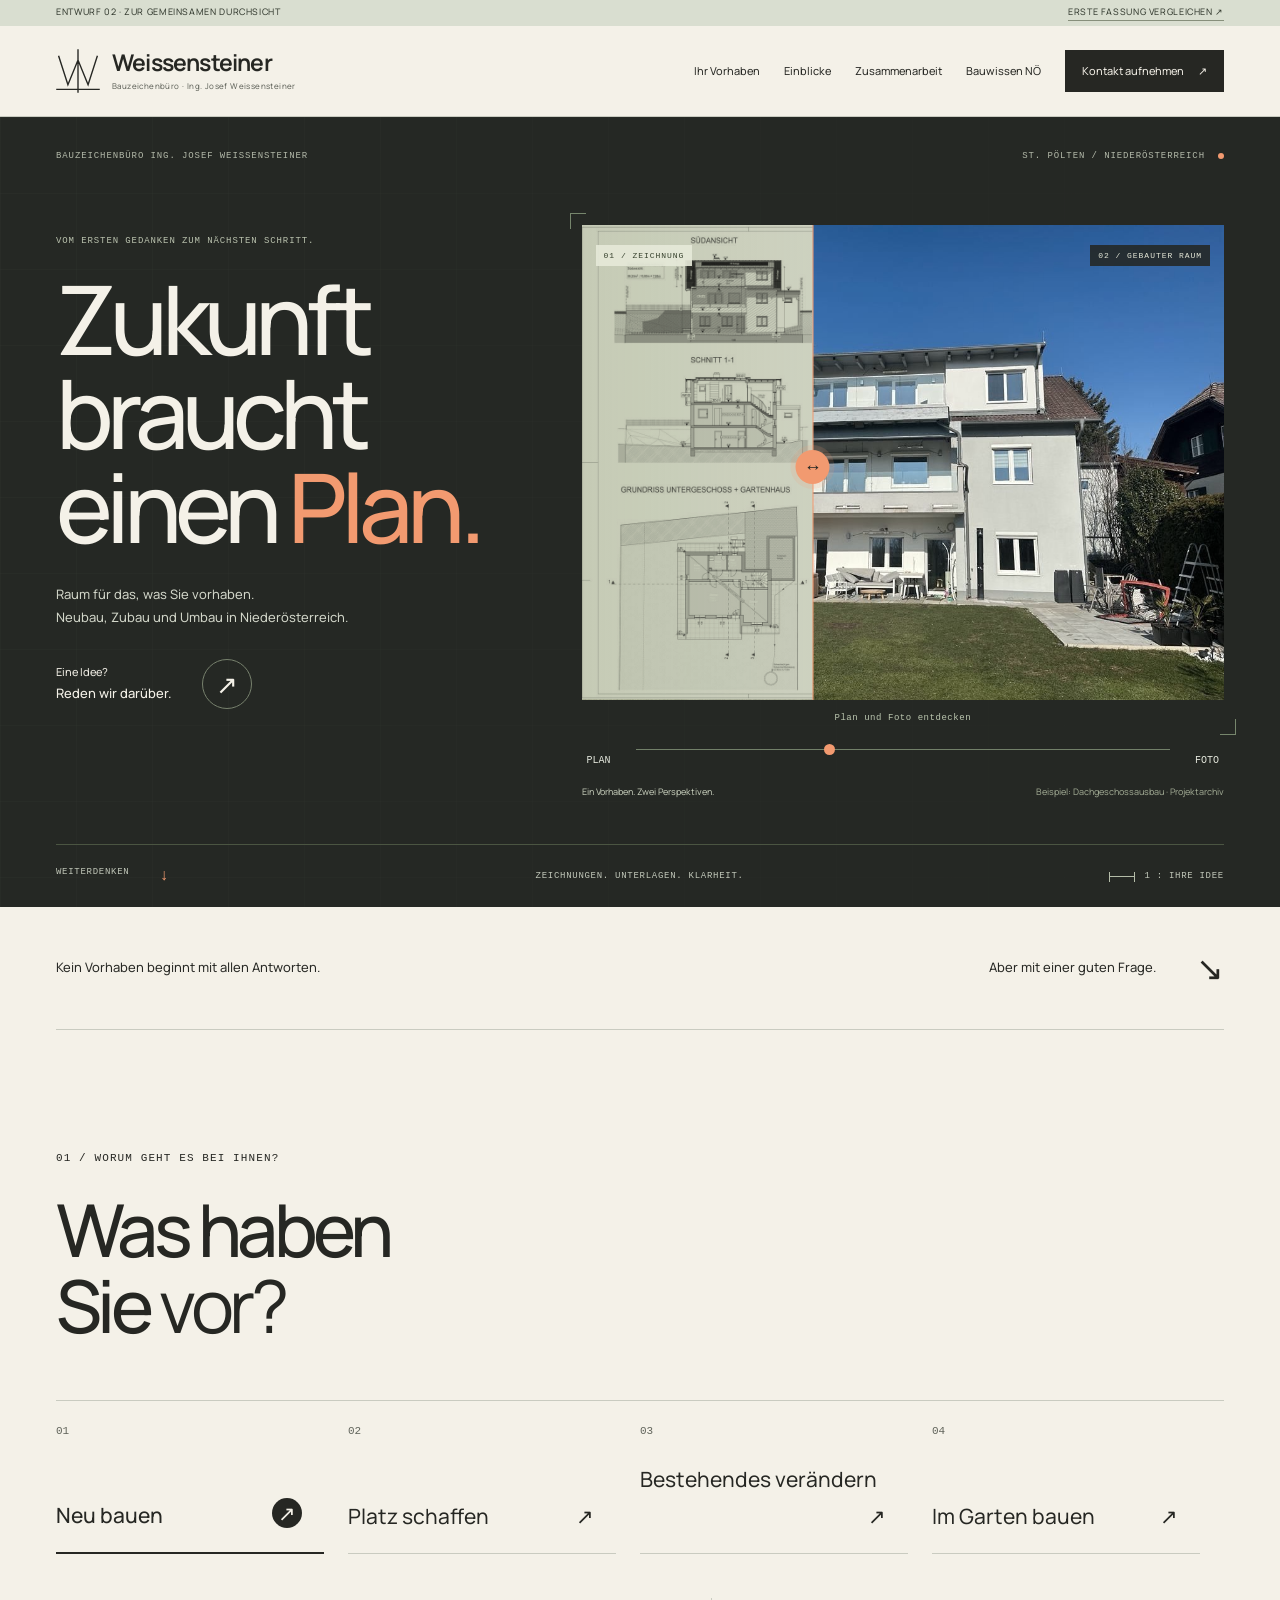
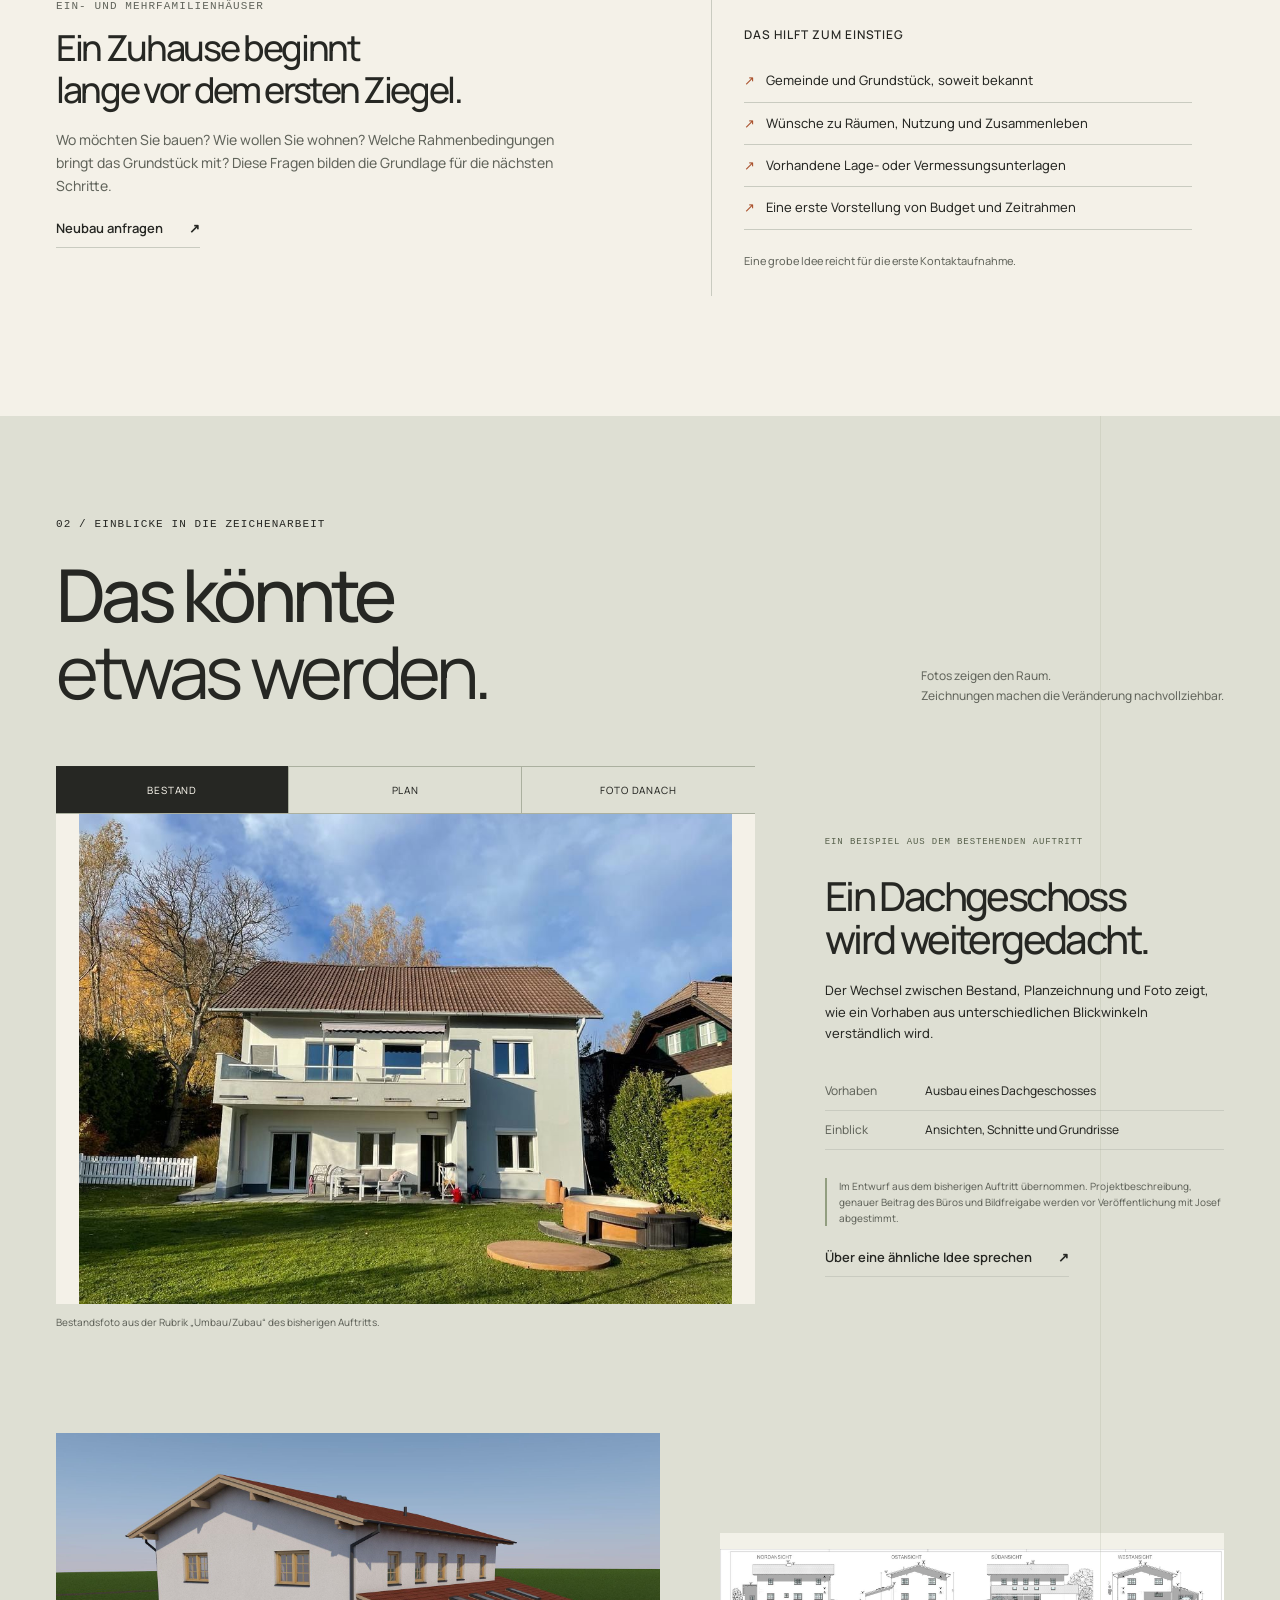
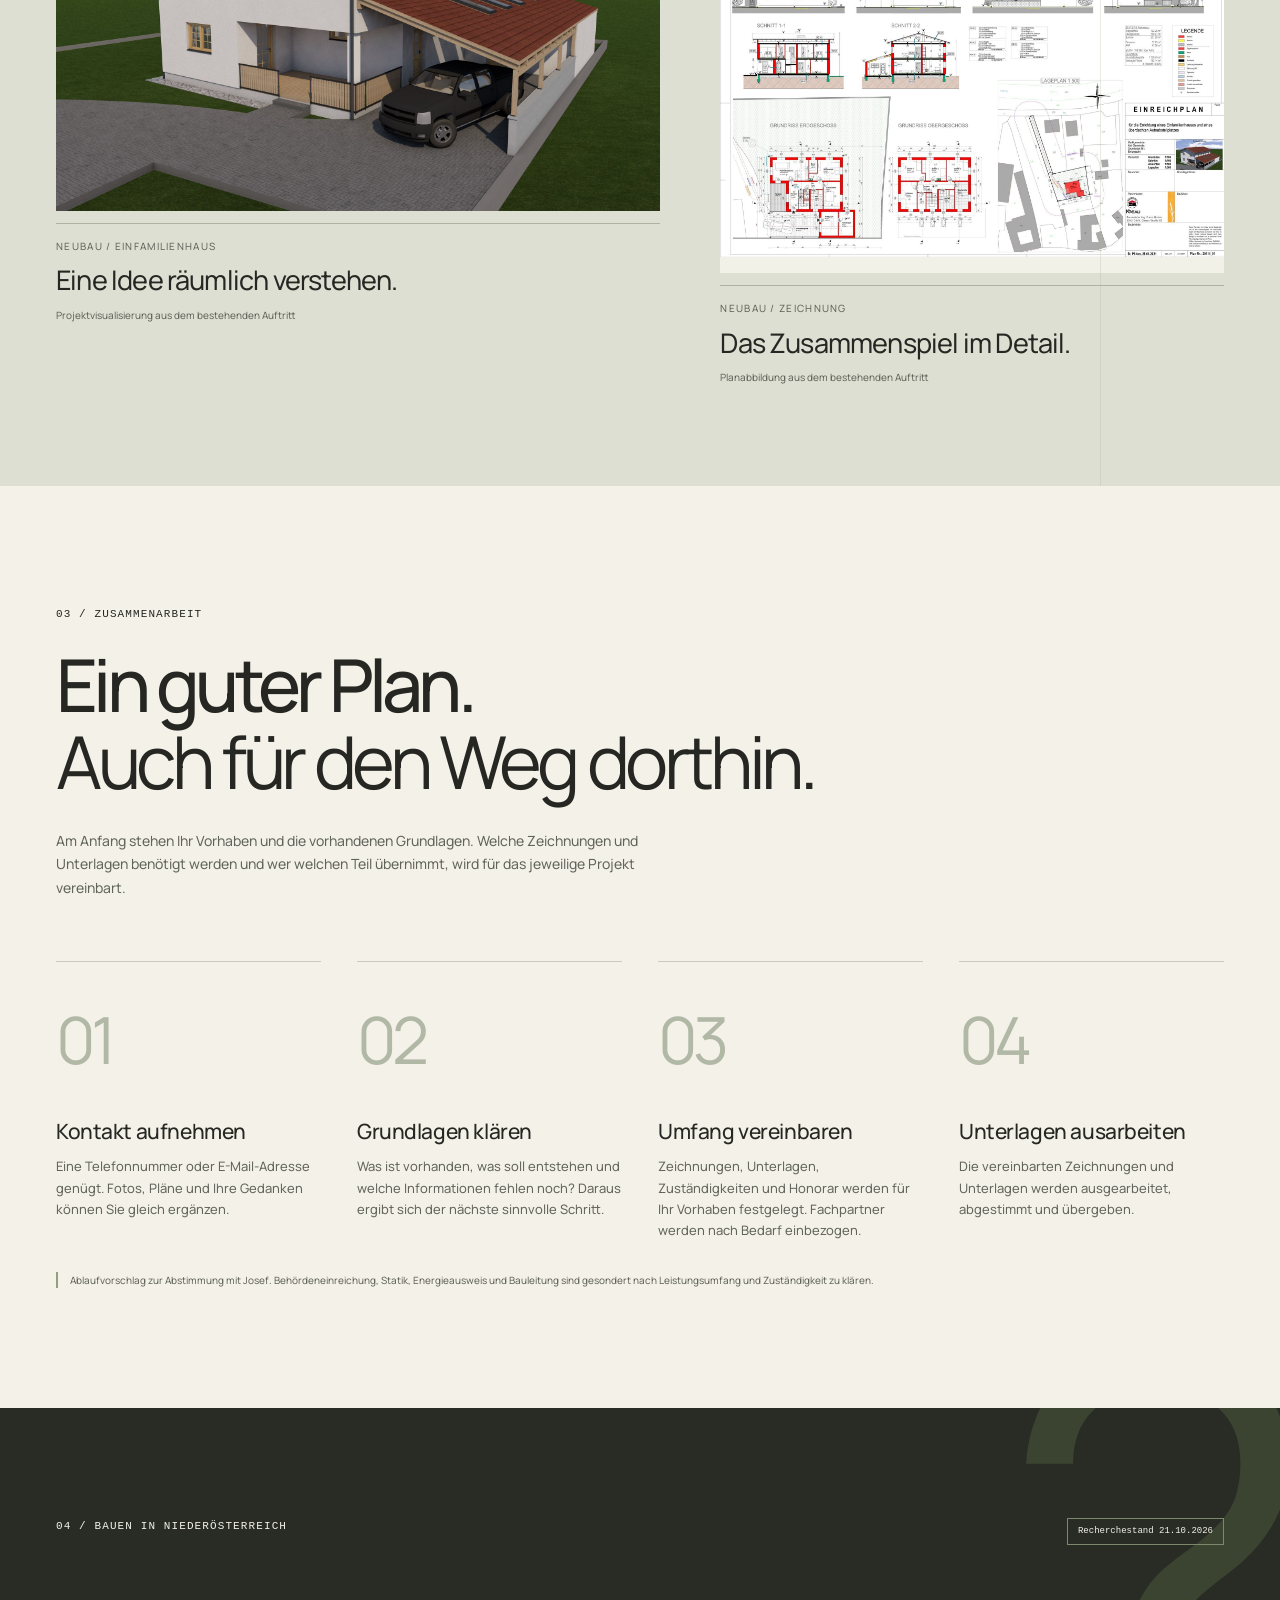
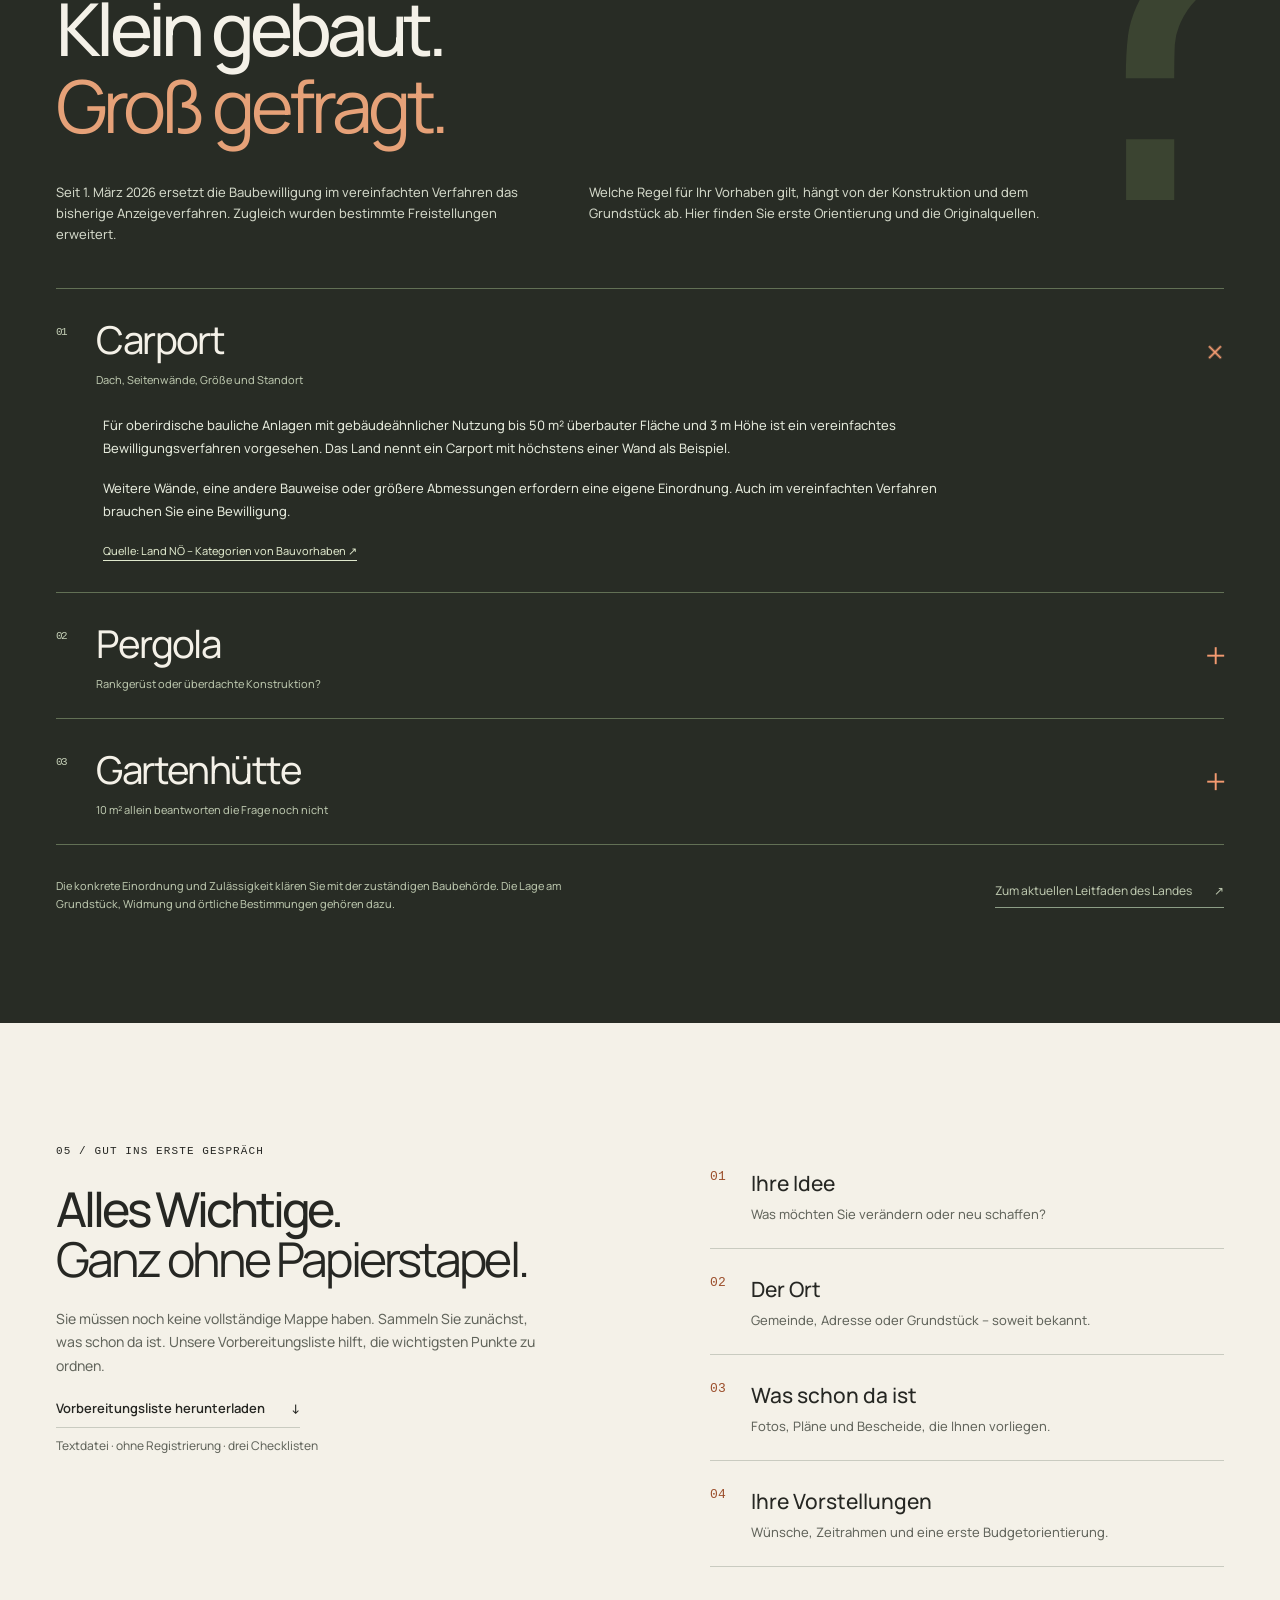
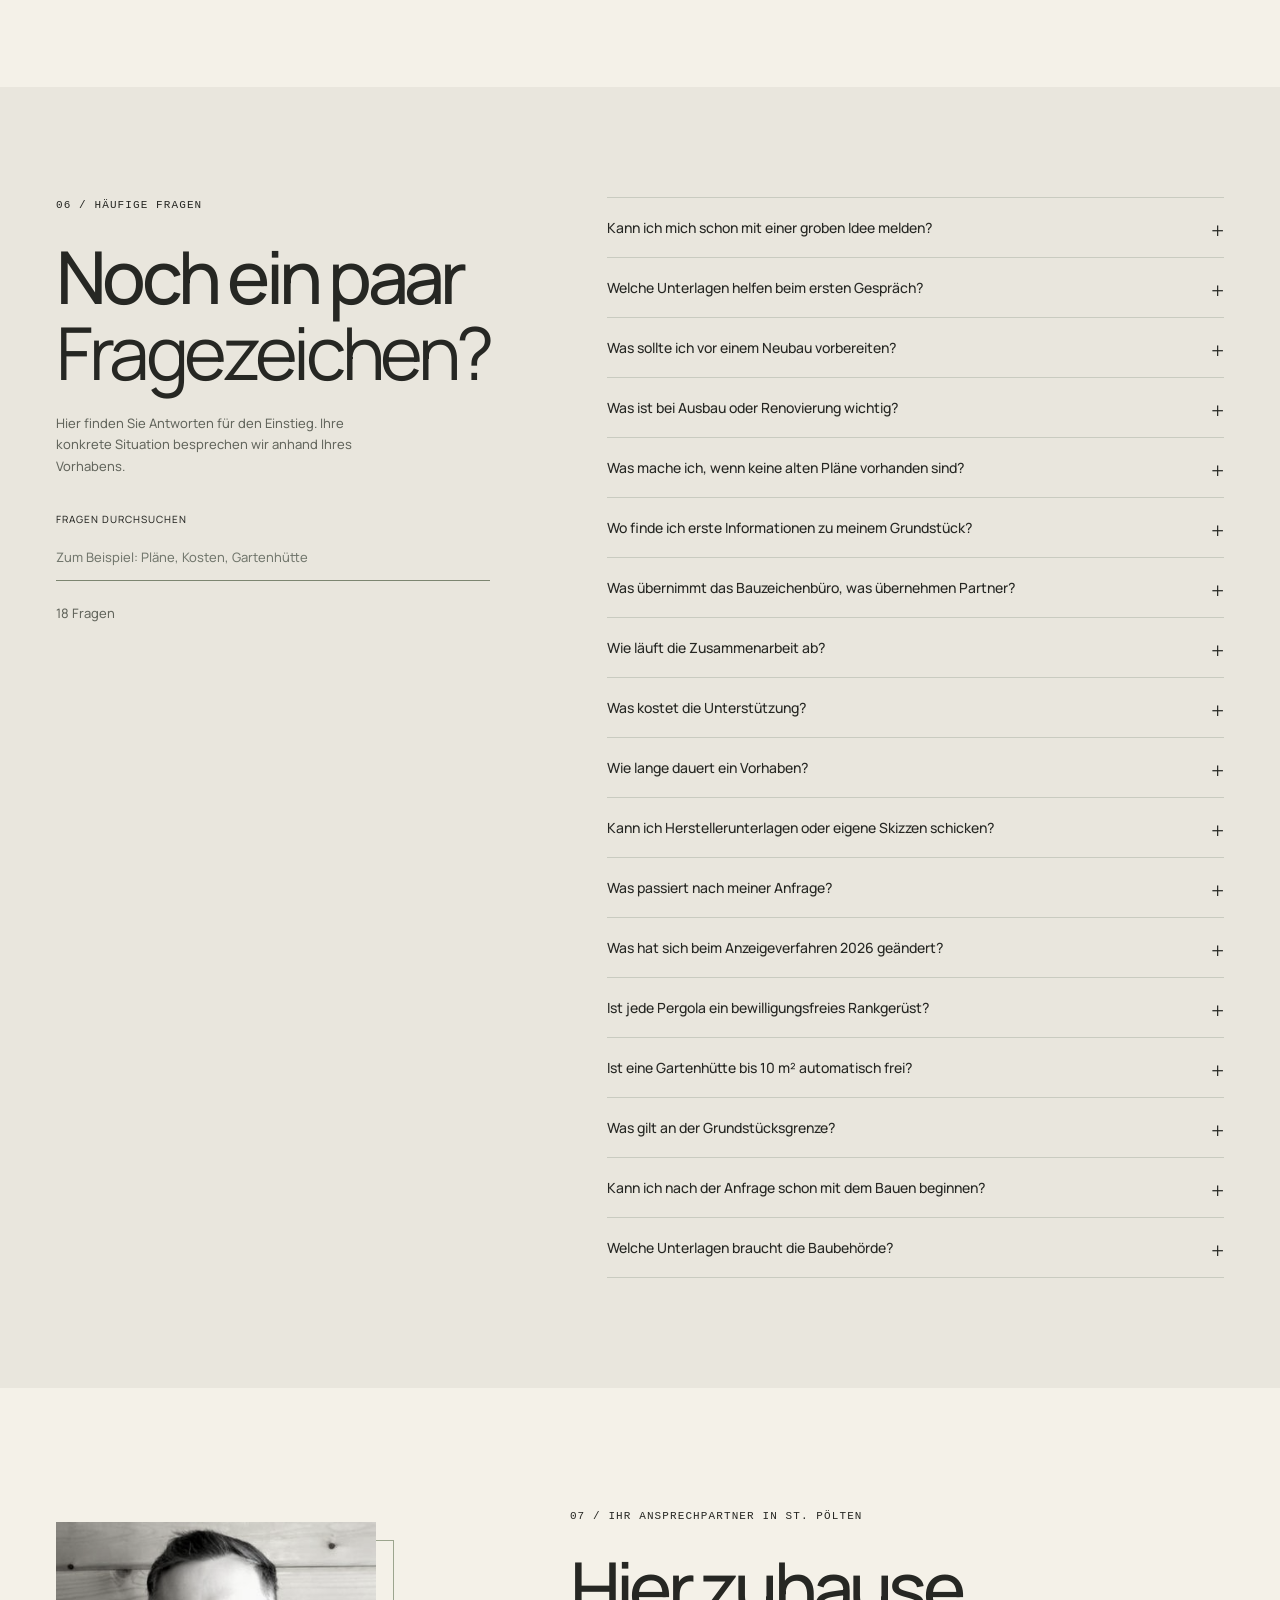
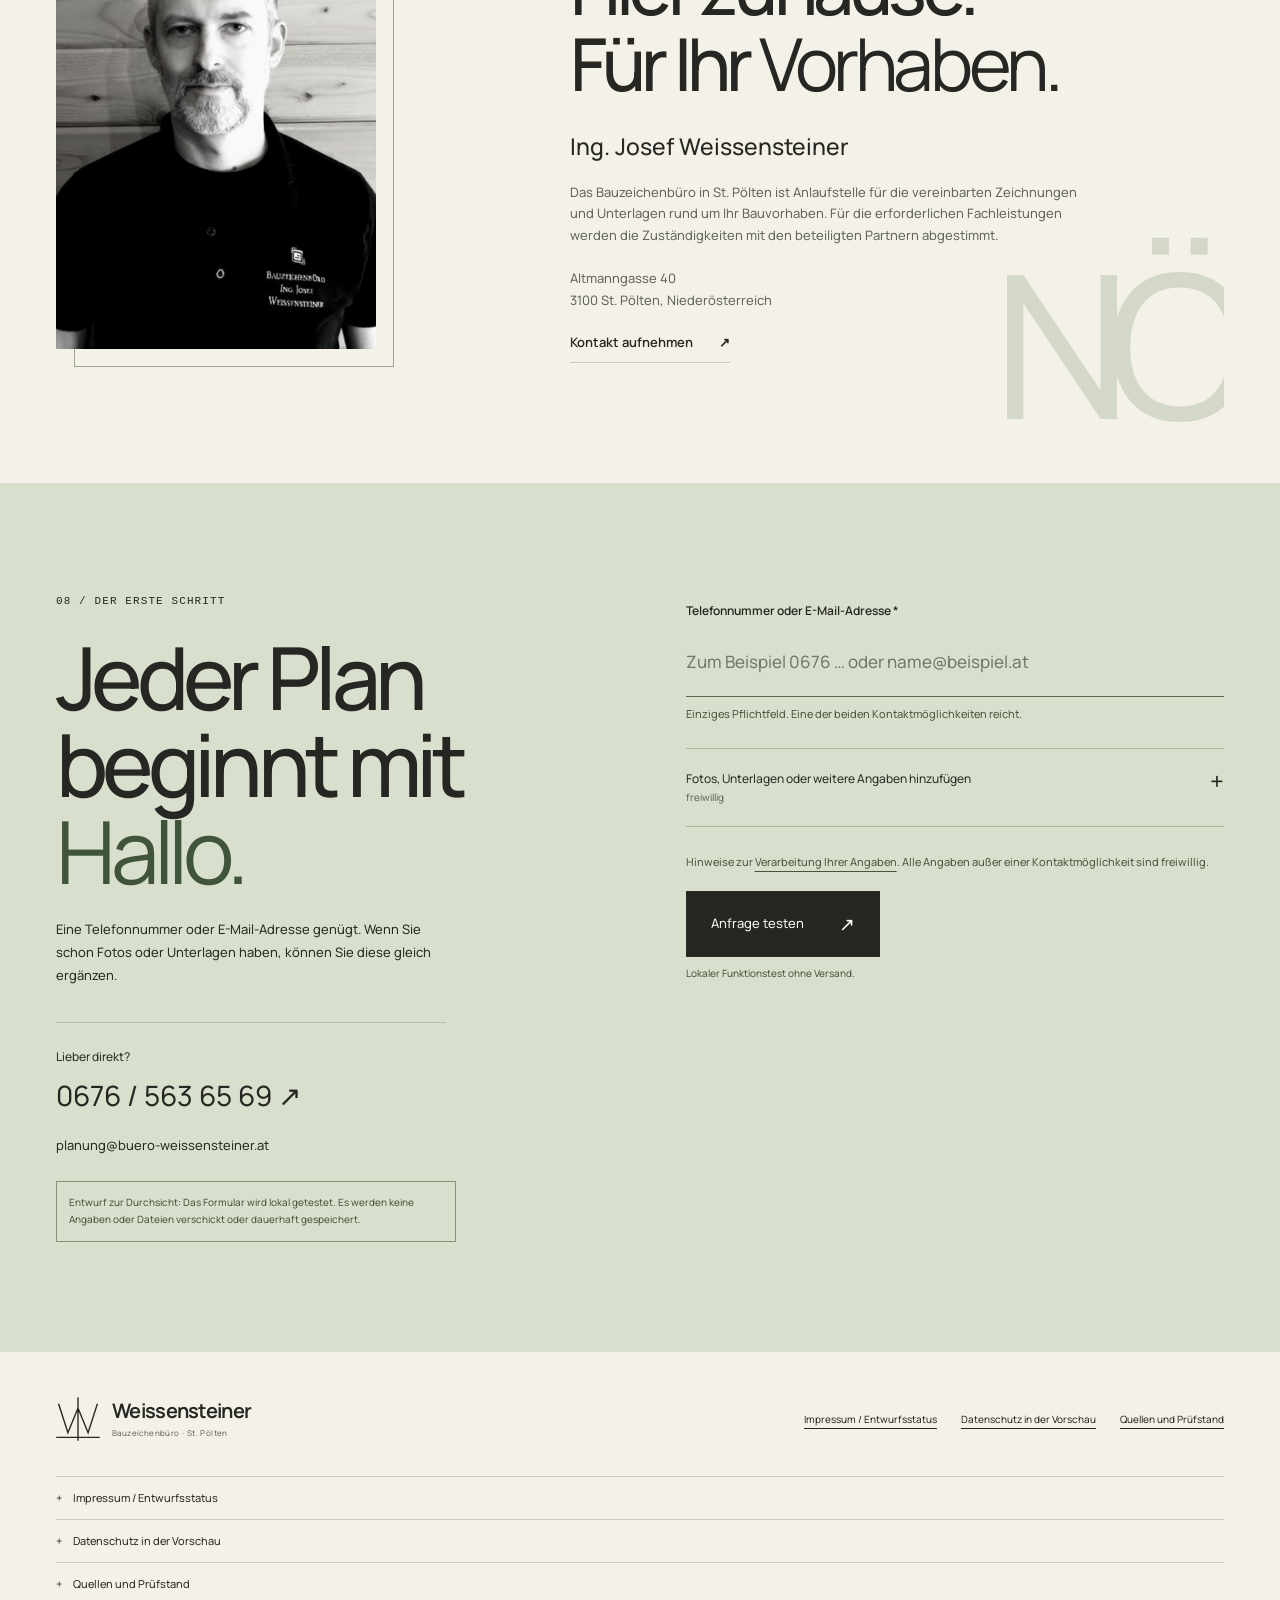
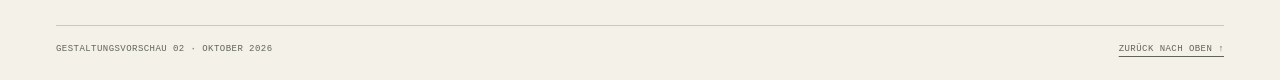
==== index.html @ ae7c41d1 "Add Weissensteiner design preview and original comparison" ====
<!doctype html>
<html lang="de-AT">
<head>
  <meta charset="utf-8">
  <meta name="viewport" content="width=device-width,initial-scale=1">
  <meta name="robots" content="noindex,nofollow">
  <meta name="description" content="Gestaltungsvorschau für Bauzeichenbüro Ing. Josef Weissensteiner: Bauvorhaben in Niederösterreich, Vorbereitung, Arbeitsweise und Kontakt.">
  <meta name="theme-color" content="#242522">
  <title>Bauvorhaben in Niederösterreich · Weissensteiner | Entwurf</title>
  <link rel="stylesheet" href="style.css">
  <link rel="stylesheet" href="atelier.css">
  <link rel="icon" href="favicon.svg" type="image/svg+xml">
  <script src="form-rules.js" defer></script>
  <script src="app.js" defer></script>
  <script src="atelier.js" defer></script>
</head>
<body>
  <a class="skip-link" href="#inhalt">Zum Inhalt</a>
  <div class="draft-bar"><span>Entwurf 02 · zur gemeinsamen Durchsicht</span><a href="v1/">Erste Fassung vergleichen ↗</a></div>
  <header class="header">
    <a class="brand" href="#start" aria-label="Weissensteiner – Startseite"><span class="brand-mark" aria-hidden="true"><svg viewBox="0 0 48 48"><path d="M3 8 13 39 24 12 35 39 45 8 M1 44H47 M24 1V47"></path></svg></span><span><strong>Weissensteiner</strong><small>Bauzeichenbüro · Ing. Josef Weissensteiner</small></span></a>
    <button class="menu-toggle" type="button" aria-controls="navigation" aria-expanded="false">Menü <span aria-hidden="true">☰</span></button>
    <nav id="navigation" aria-label="Hauptnavigation"><a href="#vorhaben">Ihr Vorhaben</a><a href="#projekte">Einblicke</a><a href="#ablauf">Zusammenarbeit</a><a href="#wissen">Bauwissen NÖ</a><a class="nav-contact" href="#kontakt">Kontakt aufnehmen <span aria-hidden="true">↗</span></a></nav>
  </header>
  <main id="inhalt">
    <section id="start" class="atelier-hero">
      <div class="hero-grid" aria-hidden="true"></div>
      <div class="hero-topline"><span>Bauzeichenbüro Ing. Josef Weissensteiner</span><span>St. Pölten / Niederösterreich <i aria-hidden="true"></i></span></div>
      <div class="hero-editorial"><p class="eyebrow">Vom ersten Gedanken zum nächsten Schritt.</p><h1>Zukunft<br>braucht<br>einen <em>Plan.</em></h1><p>Raum für das, was Sie vorhaben.<br>Neubau, Zubau und Umbau in Niederösterreich.</p><a class="hero-cta" href="#kontakt"><span>Eine Idee?<br><strong>Reden wir darüber.</strong></span><span class="circle-arrow" aria-hidden="true">↗</span></a></div>
      <figure class="drawing-scene" style="--drawing:36%">
        <div class="scene-corner corner-tl" aria-hidden="true"></div><div class="scene-corner corner-br" aria-hidden="true"></div>
        <div class="scene-images"><img class="scene-photo" src="assets/umbau-entwurf.jpg" alt="Wohnhaus nach dem Dachgeschossausbau, Foto aus dem bisherigen Projektauftritt" width="1024" height="768" fetchpriority="high"><div class="scene-plan"><img src="assets/umbau-plan.jpg" alt="Zugehöriges Planblatt mit Ansichten, Schnitten und Grundrissen" width="1920" height="1086"></div><div class="drawing-divider" aria-hidden="true"><span>↔</span></div><span class="scene-tag scene-tag-plan" aria-hidden="true">01 / Zeichnung</span><span class="scene-tag scene-tag-photo" aria-hidden="true">02 / Gebauter Raum</span></div>
        <div class="scene-controls"><button type="button" data-drawing="100">Plan</button><label class="drawing-label" for="drawing-range"><span>Plan und Foto entdecken</span><input id="drawing-range" type="range" min="0" max="100" value="36" aria-valuetext="36 Prozent Plan, 64 Prozent Foto"></label><button type="button" data-drawing="0">Foto</button></div>
        <figcaption>Ein Vorhaben. Zwei Perspektiven. <span>Beispiel: Dachgeschossausbau · Projektarchiv</span></figcaption>
      </figure>
      <div class="hero-bottom"><a href="#vorhaben">Weiterdenken <span aria-hidden="true">↓</span></a><span>Zeichnungen. Unterlagen. Klarheit.</span><span class="drawing-scale" aria-hidden="true">1 : Ihre Idee</span></div>
    </section>
    <div class="intro-line wrap"><span>Kein Vorhaben beginnt mit allen Antworten.</span><span>Aber mit einer guten Frage. <span aria-hidden="true">↘</span></span></div>

    <section id="vorhaben" class="section wrap">
      <div class="section-head"><p class="eyebrow">01 / Worum geht es bei Ihnen?</p><h2>Was haben<br>Sie <em>vor?</em></h2></div>
      <div class="intent-tabs" role="tablist" aria-label="Art Ihres Bauvorhabens">
        <button id="tab-neubau" role="tab" aria-selected="true" aria-controls="panel-neubau" type="button"><span>01</span>Neu bauen<span aria-hidden="true">↗</span></button>
        <button id="tab-zubau" role="tab" aria-selected="false" aria-controls="panel-zubau" tabindex="-1" type="button"><span>02</span>Platz schaffen<span aria-hidden="true">↗</span></button>
        <button id="tab-umbau" role="tab" aria-selected="false" aria-controls="panel-umbau" tabindex="-1" type="button"><span>03</span>Bestehendes verändern<span aria-hidden="true">↗</span></button>
        <button id="tab-aussen" role="tab" aria-selected="false" aria-controls="panel-aussen" tabindex="-1" type="button"><span>04</span>Im Garten bauen<span aria-hidden="true">↗</span></button>
      </div>
      <div class="intent-panel" id="panel-neubau" role="tabpanel" aria-labelledby="tab-neubau" tabindex="0"><div><p class="eyebrow">Ein- und Mehrfamilienhäuser</p><h3>Ein Zuhause beginnt<br>lange vor dem ersten Ziegel.</h3><p>Wo möchten Sie bauen? Wie wollen Sie wohnen? Welche Rahmenbedingungen bringt das Grundstück mit? Diese Fragen bilden die Grundlage für die nächsten Schritte.</p><a class="text-link" href="#kontakt" data-intent="Neubau">Neubau anfragen <span aria-hidden="true">↗</span></a></div><div class="prep-card"><h4>Das hilft zum Einstieg</h4><ul class="check-list"><li>Gemeinde und Grundstück, soweit bekannt</li><li>Wünsche zu Räumen, Nutzung und Zusammenleben</li><li>Vorhandene Lage- oder Vermessungsunterlagen</li><li>Eine erste Vorstellung von Budget und Zeitrahmen</li></ul><span class="small">Eine grobe Idee reicht für die erste Kontaktaufnahme.</span></div></div>
      <div class="intent-panel" id="panel-zubau" role="tabpanel" aria-labelledby="tab-zubau" tabindex="0" hidden><div><p class="eyebrow">Zubau · Dachausbau · Aufstockung</p><h3>Mehr Möglichkeiten<br>im vertrauten Zuhause.</h3><p>Ein zusätzlicher Raum, eine weitere Wohnung oder ein ausgebauter Dachboden: Im ersten Schritt geht es darum, den Bestand und Ihre gewünschte Veränderung zusammenzubringen.</p><a class="text-link" href="#kontakt" data-intent="Zubau / Ausbau">Zubau oder Ausbau anfragen <span aria-hidden="true">↗</span></a></div><div class="prep-card"><h4>Das hilft zum Einstieg</h4><ul class="check-list"><li>Bestandspläne und frühere Baubescheide, wenn vorhanden</li><li>Fotos des Hauses und der betroffenen Räume</li><li>Eine Skizze oder kurze Beschreibung Ihrer Idee</li><li>Hinweise zu bisheriger und geplanter Raumnutzung</li></ul><span class="small">Fehlende Unterlagen können im Gespräch geklärt werden.</span></div></div>
      <div class="intent-panel" id="panel-umbau" role="tabpanel" aria-labelledby="tab-umbau" tabindex="0" hidden><div><p class="eyebrow">Umbau · Renovierung · Nutzungsänderung</p><h3>Das Bestehende<br>neu betrachten.</h3><p>Eine Oberfläche erneuern, einen Grundriss verändern oder Räume anders nutzen: Entscheidend ist, was genau verändert werden soll. Fotos und vorhandene Pläne machen die Ausgangslage verständlich.</p><a class="text-link" href="#kontakt" data-intent="Umbau / Renovierung">Umbau oder Renovierung anfragen <span aria-hidden="true">↗</span></a></div><div class="prep-card"><h4>Das hilft zum Einstieg</h4><ul class="check-list"><li>Geplante Änderungen markieren oder beschreiben</li><li>Vorhandene Grundrisse und Bescheide bereithalten</li><li>Betroffene Wände, Fenster, Dach oder Nutzung benennen</li><li>Übersichts- und Detailfotos ergänzen</li></ul><span class="small">Welche Unterlagen erforderlich sind, hängt vom Eingriff ab.</span></div></div>
      <div class="intent-panel" id="panel-aussen" role="tabpanel" aria-labelledby="tab-aussen" tabindex="0" hidden><div><p class="eyebrow">Carport · Pergola · Gartenhütte</p><h3>Auch kleine Vorhaben<br>verdienen einen klaren Anfang.</h3><p>Größe, Dach, Seitenwände und Standort sind für die Einordnung wichtig. Die Verkaufsbezeichnung allein sagt wenig darüber aus, welches Verfahren erforderlich ist.</p><a class="text-link" href="#wissen">Die NÖ-Regeln kennenlernen <span aria-hidden="true">↓</span></a><a class="text-link" href="#kontakt" data-intent="Kleines Bauvorhaben">Mein Vorhaben anfragen <span aria-hidden="true">↗</span></a></div><div class="prep-card"><h4>Das hilft zum Einstieg</h4><ul class="check-list"><li>Länge, Breite und Höhe</li><li>Produktblatt oder Skizze mit Dach und Seitenwänden</li><li>Foto des vorgesehenen Standorts</li><li>Lage zu Haus, Straße und Grundstücksgrenzen</li></ul><span class="small">NÖ-Erstinformation mit Rechtsstand 21.10.2026.</span></div></div>
    </section>

    <section id="projekte" class="project-section">
      <div class="wrap"><div class="section-head project-heading"><div><p class="eyebrow">02 / Einblicke in die Zeichenarbeit</p><h2>Das könnte<br><em>etwas werden.</em></h2></div><p>Fotos zeigen den Raum.<br>Zeichnungen machen die Veränderung nachvollziehbar.</p></div>
      <div class="project-layout"><div class="project-view"><div class="project-controls" role="group" aria-label="Projektansicht auswählen"><button type="button" aria-pressed="true" data-project-view="bestand">Bestand</button><button type="button" aria-pressed="false" data-project-view="plan">Plan</button><button type="button" aria-pressed="false" data-project-view="foto">Foto danach</button></div><figure><img id="project-image" src="assets/umbau-bestand.jpg" alt="Wohnhaus vor dem Dachausbau, Foto aus dem bestehenden Projektauftritt" width="1024" height="768" loading="lazy"><figcaption id="project-caption" aria-live="polite">Bestandsfoto aus der Rubrik „Umbau/Zubau“ des bisherigen Auftritts.</figcaption></figure></div><div class="project-text"><p class="eyebrow">Ein Beispiel aus dem bestehenden Auftritt</p><h3>Ein Dachgeschoss<br>wird weitergedacht.</h3><p>Der Wechsel zwischen Bestand, Planzeichnung und Foto zeigt, wie ein Vorhaben aus unterschiedlichen Blickwinkeln verständlich wird.</p><dl><div><dt>Vorhaben</dt><dd>Ausbau eines Dachgeschosses</dd></div><div><dt>Einblick</dt><dd>Ansichten, Schnitte und Grundrisse</dd></div></dl><p class="editor-note">Im Entwurf aus dem bisherigen Auftritt übernommen. Projektbeschreibung, genauer Beitrag des Büros und Bildfreigabe werden vor Veröffentlichung mit Josef abgestimmt.</p><a class="text-link" href="#kontakt" data-intent="Zubau / Ausbau">Über eine ähnliche Idee sprechen <span aria-hidden="true">↗</span></a></div></div>
      <div class="project-secondary"><figure><img src="assets/haus-ansicht.jpg" width="1920" height="1200" alt="Dreidimensionale Visualisierung eines Einfamilienhauses aus der bisherigen Neubau-Galerie" loading="lazy"><figcaption><span>Neubau / Einfamilienhaus</span><strong>Eine Idee räumlich verstehen.</strong><span>Projektvisualisierung aus dem bestehenden Auftritt</span></figcaption></figure><figure><img src="assets/neubau-plan.jpg" width="1920" height="1176" alt="Planblatt mit Grundrissen und Ansichten eines Einfamilienhauses aus der bisherigen Neubau-Galerie" loading="lazy"><figcaption><span>Neubau / Zeichnung</span><strong>Das Zusammenspiel im Detail.</strong><span>Planabbildung aus dem bestehenden Auftritt</span></figcaption></figure></div>
      </div>
    </section>

    <section id="ablauf" class="section wrap">
      <div class="section-head"><p class="eyebrow">03 / Zusammenarbeit</p><h2>Ein guter Plan.<br><em>Auch für den Weg dorthin.</em></h2><p class="section-intro">Am Anfang stehen Ihr Vorhaben und die vorhandenen Grundlagen. Welche Zeichnungen und Unterlagen benötigt werden und wer welchen Teil übernimmt, wird für das jeweilige Projekt vereinbart.</p></div>
      <ol class="steps"><li><span>01</span><h3>Kontakt aufnehmen</h3><p>Eine Telefonnummer oder E-Mail-Adresse genügt. Fotos, Pläne und Ihre Gedanken können Sie gleich ergänzen.</p></li><li><span>02</span><h3>Grundlagen klären</h3><p>Was ist vorhanden, was soll entstehen und welche Informationen fehlen noch? Daraus ergibt sich der nächste sinnvolle Schritt.</p></li><li><span>03</span><h3>Umfang vereinbaren</h3><p>Zeichnungen, Unterlagen, Zuständigkeiten und Honorar werden für Ihr Vorhaben festgelegt. Fachpartner werden nach Bedarf einbezogen.</p></li><li><span>04</span><h3>Unterlagen ausarbeiten</h3><p>Die vereinbarten Zeichnungen und Unterlagen werden ausgearbeitet, abgestimmt und übergeben.</p></li></ol>
      <p class="editor-note">Ablaufvorschlag zur Abstimmung mit Josef. Behördeneinreichung, Statik, Energieausweis und Bauleitung sind gesondert nach Leistungsumfang und Zuständigkeit zu klären.</p>
    </section>

    <section id="wissen" class="law-section">
      <div class="wrap"><div class="law-heading"><p class="eyebrow">04 / Bauen in Niederösterreich</p><span class="source-date">Recherchestand 21.10.2026</span></div><h2>Klein gebaut.<br><em>Groß gefragt.</em></h2><div class="law-intro"><p>Seit 1. März 2026 ersetzt die Baubewilligung im vereinfachten Verfahren das bisherige Anzeigeverfahren. Zugleich wurden bestimmte Freistellungen erweitert.</p><p>Welche Regel für Ihr Vorhaben gilt, hängt von der Konstruktion und dem Grundstück ab. Hier finden Sie erste Orientierung und die Originalquellen.</p></div>
      <div class="law-items">
        <details open><summary><span class="law-number">01</span><span>Carport<small>Dach, Seitenwände, Größe und Standort</small></span><span class="expand" aria-hidden="true">+</span></summary><div class="law-detail"><p>Für oberirdische bauliche Anlagen mit gebäudeähnlicher Nutzung bis 50 m² überbauter Fläche und 3 m Höhe ist ein vereinfachtes Bewilligungsverfahren vorgesehen. Das Land nennt ein Carport mit höchstens einer Wand als Beispiel.</p><p>Weitere Wände, eine andere Bauweise oder größere Abmessungen erfordern eine eigene Einordnung. Auch im vereinfachten Verfahren brauchen Sie eine Bewilligung.</p><a href="https://www.noe.gv.at/noe/Bauen-Neubau/Bauordnung_2014.html" target="_blank" rel="noopener noreferrer">Quelle: Land NÖ – Kategorien von Bauvorhaben ↗</a></div></details>
        <details><summary><span class="law-number">02</span><span>Pergola<small>Rankgerüst oder überdachte Konstruktion?</small></span><span class="expand" aria-hidden="true">+</span></summary><div class="law-detail"><p>Freistehende Rankgerüste sind außerhalb von Schutzzonen und Altortgebieten bewilligungs- und meldefrei. Eine im Handel als „Pergola“ angebotene Anlage kann konstruktiv etwas anderes sein.</p><p>Ein festes Dach, Lamellen, Seitenwände oder der Anschluss an ein Haus sind deshalb genau zu beschreiben. Ein Produktblatt und ein Foto des Standorts helfen bei der Einordnung.</p><a href="https://www.ris.bka.gv.at/NormDokument.wxe?Abfrage=LrNO&amp;Gesetzesnummer=20001079&amp;Paragraf=17&amp;ShowPrintPreview=True" target="_blank" rel="noopener noreferrer">Quelle: § 17 Z 9 NÖ Bauordnung ↗</a></div></details>
        <details><summary><span class="law-number">03</span><span>Gartenhütte<small>10 m² allein beantworten die Frage noch nicht</small></span><span class="expand" aria-hidden="true">+</span></summary><div class="law-detail"><p>Die Freistellung gilt für jeweils eine Gartenhütte und ein Gewächshaus pro Wohnung mit zugeordneter Gartenfläche bei einem Wohngebäude. Dabei müssen alle folgenden Voraussetzungen erfüllt sein:</p><ul><li>jeweils höchstens 10 m² überbaute Fläche und höchstens 3 m Höhe,</li><li>außerhalb von Schutzzonen und des vorderen Bauwichs,</li><li>nicht im Bauland-Sondergebiet.</li></ul><p>Für andere Fälle und insbesondere Kleingärten sind die jeweiligen Vorschriften gesondert zu prüfen. Auch ein freies Vorhaben muss die sonstigen maßgeblichen Bestimmungen einhalten.</p><a href="https://www.ris.bka.gv.at/NormDokument.wxe?Abfrage=LrNO&amp;Gesetzesnummer=20001079&amp;Paragraf=17&amp;ShowPrintPreview=True" target="_blank" rel="noopener noreferrer">Quelle: § 17 Z 8 NÖ Bauordnung ↗</a></div></details>
      </div>
      <div class="law-foot"><p>Die konkrete Einordnung und Zulässigkeit klären Sie mit der zuständigen Baubehörde. Die Lage am Grundstück, Widmung und örtliche Bestimmungen gehören dazu.</p><a class="light-link" href="https://www.noe.gv.at/noe/Bauen-Neubau/Leitfaden_zum_NOe_Sanierungsvereinfachungsgesetz.html" target="_blank" rel="noopener noreferrer">Zum aktuellen Leitfaden des Landes <span aria-hidden="true">↗</span></a></div></div>
    </section>

    <section id="vorbereitung" class="section wrap prep-section"><div><p class="eyebrow">05 / Gut ins erste Gespräch</p><h2>Alles Wichtige.<br><em>Ganz ohne Papierstapel.</em></h2><p>Sie müssen noch keine vollständige Mappe haben. Sammeln Sie zunächst, was schon da ist. Unsere Vorbereitungsliste hilft, die wichtigsten Punkte zu ordnen.</p><a class="text-link" href="vorbereitung.txt" download>Vorbereitungsliste herunterladen <span aria-hidden="true">↓</span></a><span class="small">Textdatei · ohne Registrierung · drei Checklisten</span></div><div class="prep-list"><div><span>01</span><p><strong>Ihre Idee</strong>Was möchten Sie verändern oder neu schaffen?</p></div><div><span>02</span><p><strong>Der Ort</strong>Gemeinde, Adresse oder Grundstück – soweit bekannt.</p></div><div><span>03</span><p><strong>Was schon da ist</strong>Fotos, Pläne und Bescheide, die Ihnen vorliegen.</p></div><div><span>04</span><p><strong>Ihre Vorstellungen</strong>Wünsche, Zeitrahmen und eine erste Budgetorientierung.</p></div></div></section>

    <section id="fragen" class="faq-section"><div class="wrap faq-layout"><div class="faq-intro"><p class="eyebrow">06 / Häufige Fragen</p><h2>Noch ein paar<br><em>Fragezeichen?</em></h2><p>Hier finden Sie Antworten für den Einstieg. Ihre konkrete Situation besprechen wir anhand Ihres Vorhabens.</p><label for="faq-search">Fragen durchsuchen</label><input id="faq-search" type="search" placeholder="Zum Beispiel: Pläne, Kosten, Gartenhütte"><p id="faq-count" class="small" aria-live="polite">18 Fragen</p></div><div class="faq-list" id="faq-list">
      <details><summary>Kann ich mich schon mit einer groben Idee melden?</summary><p>Ja. Für die Kontaktaufnahme genügt eine Telefonnummer oder E-Mail-Adresse. Sie können Ihr Vorhaben kurz beschreiben und vorhandene Unterlagen ergänzen. Alles Weitere lässt sich anschließend klären.</p></details>
      <details><summary>Welche Unterlagen helfen beim ersten Gespräch?</summary><p>Hilfreich sind der Ort des Vorhabens, eine kurze Beschreibung Ihrer Wünsche sowie vorhandene Pläne, Bescheide und Fotos. Auch ein gewünschter Zeitrahmen und eine grobe Budgetvorstellung helfen. Diese Angaben sind beim ersten Kontakt freiwillig.</p></details>
      <details><summary>Was sollte ich vor einem Neubau vorbereiten?</summary><p>Halten Sie vorhandene Grundstücksinformationen und Lage- oder Vermessungsunterlagen bereit. Notieren Sie, wie Sie wohnen möchten: benötigte Räume, Anzahl der Bewohner, besondere Anforderungen und mögliche spätere Veränderungen.</p></details>
      <details><summary>Was ist bei Ausbau oder Renovierung wichtig?</summary><p>Beschreiben Sie, was bestehen bleiben und was verändert werden soll. Bestandspläne, frühere Baubescheide und Fotos helfen, die Ausgangslage zu verstehen. Ob tragende Bauteile, die Nutzung oder technische Anlagen betroffen sind, ist für die weitere Prüfung wichtig.</p></details>
      <details><summary>Was mache ich, wenn keine alten Pläne vorhanden sind?</summary><p>Beginnen Sie mit den Unterlagen und Fotos, die Sie haben. Im nächsten Schritt lässt sich klären, welche Pläne bei Eigentümern oder zuständigen Stellen verfügbar sind und ob eine Bestandsaufnahme oder Vermessung erforderlich wird.</p></details>
      <details><summary>Wo finde ich erste Informationen zu meinem Grundstück?</summary><p>Der NÖ Atlas stellt unter anderem Karten, Luftbilder und Flächenwidmungsinformationen bereit. Er hilft bei der Orientierung. Für verbindliche Auskünfte sind die maßgeblichen Unterlagen und zuständigen Stellen heranzuziehen.</p><a href="https://www.raumordnung-noe.at/gemeinden/oertliche-raumordnung/planungstools/noe-atlas" target="_blank" rel="noopener noreferrer">Zum NÖ Atlas beim Land Niederösterreich ↗</a></details>
      <details><summary>Was übernimmt das Bauzeichenbüro, was übernehmen Partner?</summary><p>Im Mittelpunkt stehen die vereinbarten Zeichenleistungen und Unterlagen. Je nach Vorhaben werden befugte Fachleute benötigt. Wer welche Leistung übernimmt und wer als Planverfasser verantwortlich ist, wird für das konkrete Projekt festgelegt.</p><p class="editor-note">Für die Endfassung: Josefs eigene Leistungen und die Rollen der Partner einzeln bestätigen.</p></details>
      <details><summary>Wie läuft die Zusammenarbeit ab?</summary><p>Der vorgesehene Ablauf führt von der Kontaktaufnahme über die Klärung der Grundlagen und des Leistungsumfangs zur Ausarbeitung der vereinbarten Zeichnungen und Unterlagen. Zuständigkeiten, Abstimmungen und Übergabe werden dazu passend festgelegt.</p><a href="#ablauf">Die vier Schritte ansehen ↓</a></details>
      <details><summary>Was kostet die Unterstützung?</summary><p>Der Aufwand hängt unter anderem vom Umfang der Aufgabe, den vorhandenen Grundlagen, gewünschten Varianten und erforderlichen Unterlagen ab. Ein Angebot sollte klar benennen, welche Leistungen enthalten sind und welche zusätzlichen Leistungen gegebenenfalls benötigt werden.</p><p class="editor-note">Honorar und mögliche Kosten einer ersten Beratung werden für die Endfassung mit Josef geklärt.</p></details>
      <details><summary>Wie lange dauert ein Vorhaben?</summary><p>Die Zeit für die Ausarbeitung, das Beschaffen fehlender Unterlagen und ein mögliches Behördenverfahren sind getrennt zu betrachten. Ein realistischer Zeitrahmen lässt sich nach Klärung der Aufgabe und der verfügbaren Grundlagen besprechen.</p></details>
      <details><summary>Kann ich Herstellerunterlagen oder eigene Skizzen schicken?</summary><p>Ja. Fotos, Skizzen und Produktunterlagen helfen dabei, Ihre Vorstellung zu verstehen. Ob diese Unterlagen für das konkrete Verfahren ausreichen oder ergänzt werden müssen, wird anschließend geprüft.</p></details>
      <details><summary>Was passiert nach meiner Anfrage?</summary><p>Vorgesehen ist, die Anfrage zu sichten und mit Ihnen den nächsten Schritt zu klären. Der Umfang einer möglichen Beauftragung wird anschließend gesondert vereinbart.</p><p class="editor-note">In diesem lokalen Entwurf wird die Anfrage ausschließlich im Browser geprüft und nicht verschickt.</p></details>
      <details><summary>Was hat sich beim Anzeigeverfahren 2026 geändert?</summary><p>Seit 1. März 2026 gibt es anstelle des bisherigen Anzeigeverfahrens eine Baubewilligung im vereinfachten Verfahren. Zusätzlich wurden einzelne Freistellungen erweitert. Für bereits anhängige Verfahren sind die Übergangsbestimmungen zu beachten.</p><a href="https://www.noe.gv.at/noe/Bauen-Neubau/Leitfaden_zum_NOe_Sanierungsvereinfachungsgesetz.html" target="_blank" rel="noopener noreferrer">Zum Leitfaden des Landes ↗</a></details>
      <details><summary>Ist jede Pergola ein bewilligungsfreies Rankgerüst?</summary><p>Die Bezeichnung allein genügt für diese Einordnung nicht. Entscheidend sind Konstruktion, Überdachung, Seitenwände, Befestigung und Standort. Freistehende Rankgerüste außerhalb von Schutzzonen und Altortgebieten sind in § 17 NÖ Bauordnung als frei genannt.</p><a href="#wissen">Die Unterschiede ansehen ↑</a></details>
      <details><summary>Ist eine Gartenhütte bis 10 m² automatisch frei?</summary><p>Es müssen zusätzlich die Höhenbegrenzung, der Bezug zu einer Wohnung mit zugeordneter Gartenfläche bei einem Wohngebäude und die Vorgaben zu Lage und Widmung erfüllt sein. Die Freistellung gilt für eine Gartenhütte und ein Gewächshaus je solcher Wohnung.</p><a href="#wissen">Alle Voraussetzungen ansehen ↑</a></details>
      <details><summary>Was gilt an der Grundstücksgrenze?</summary><p>Die Lage zu Grundstücksgrenzen muss zusammen mit dem Vorhaben, der Widmung und den örtlichen Bestimmungen betrachtet werden. Eine für alle Carports, Hütten, Zubauten oder Überdachungen gültige pauschale Abstandsangabe wäre dafür nicht ausreichend.</p></details>
      <details><summary>Kann ich nach der Anfrage schon mit dem Bauen beginnen?</summary><p>Die Kontaktaufnahme mit dem Büro ist keine Einreichung bei der Baubehörde und keine Baufreigabe. Klären Sie vor Beginn, welches Verfahren und welche weiteren Schritte für das konkrete Vorhaben erforderlich sind.</p></details>
      <details><summary>Welche Unterlagen braucht die Baubehörde?</summary><p>Das hängt vom Vorhaben und vom Verfahren ab. Das Land Niederösterreich stellt eine Musterbaubeschreibung und eine Checkliste bereit. Welche Unterlagen in Ihrem Fall erforderlich sind, ist anhand des konkreten Vorhabens zu klären.</p><a href="https://www.noe.gv.at/noe/Bauen-Neubau/BaubeschreibungMusterfuerEinreichung.html" target="_blank" rel="noopener noreferrer">Zu Muster und Checkliste des Landes ↗</a></details>
      <p id="faq-empty" hidden>Zu diesem Begriff wurde keine Frage gefunden. Versuchen Sie einen anderen Begriff oder <a href="#kontakt">nehmen Sie Kontakt auf</a>.</p>
    </div></div></section>

    <section id="buero" class="section wrap office"><figure><img src="assets/portrait-buero.jpg" alt="Ing. Josef Weissensteiner, Porträt aus dem bestehenden Büroauftritt" width="383" height="511" loading="lazy"></figure><div><p class="eyebrow">07 / Ihr Ansprechpartner in St. Pölten</p><h2>Hier zuhause.<br>Für Ihr <em>Vorhaben.</em></h2><p class="office-name">Ing. Josef Weissensteiner</p><p>Das Bauzeichenbüro in St. Pölten ist Anlaufstelle für die vereinbarten Zeichnungen und Unterlagen rund um Ihr Bauvorhaben. Für die erforderlichen Fachleistungen werden die Zuständigkeiten mit den beteiligten Partnern abgestimmt.</p><p class="office-address">Altmanngasse 40<br>3100 St. Pölten, Niederösterreich</p><a class="text-link" href="#kontakt">Kontakt aufnehmen <span aria-hidden="true">↗</span></a></div></section>

    <section id="kontakt" class="contact-section"><div class="wrap contact-layout"><div><p class="eyebrow">08 / Der erste Schritt</p><h2>Jeder Plan<br>beginnt mit<br><em>Hallo.</em></h2><p>Eine Telefonnummer oder E-Mail-Adresse genügt. Wenn Sie schon Fotos oder Unterlagen haben, können Sie diese gleich ergänzen.</p><div class="contact-aside"><span>Lieber direkt?</span><a href="tel:+436765636569">0676 / 563 65 69 ↗</a><a class="email-contact" href="mailto:planung@buero-weissensteiner.at">planung@buero-weissensteiner.at</a></div><p class="draft-notice">Entwurf zur Durchsicht: Das Formular wird lokal getestet. Es werden keine Angaben oder Dateien verschickt oder dauerhaft gespeichert.</p></div>
      <form id="contact-form" novalidate aria-describedby="form-demo">
        <label for="contact">Telefonnummer oder E-Mail-Adresse <span aria-hidden="true">*</span></label>
        <input id="contact" name="contact" type="text" autocomplete="off" required aria-describedby="contact-help contact-error" placeholder="Zum Beispiel 0676 … oder name@beispiel.at">
        <p id="contact-help" class="small">Einziges Pflichtfeld. Eine der beiden Kontaktmöglichkeiten reicht.</p><p id="contact-error" class="field-error" hidden></p>
        <details class="optional-fields" id="optional-fields"><summary>Fotos, Unterlagen oder weitere Angaben hinzufügen <span>freiwillig</span></summary><div class="optional-body"><div class="form-row"><div><label for="name">Ihr Name</label><input id="name" name="name" autocomplete="name"></div><div><label for="place">Gemeinde / Ort</label><input id="place" name="place" autocomplete="address-level2"></div></div><label for="intent">Ihr Vorhaben</label><select id="intent" name="intent"><option value="">Bitte wählen, wenn Sie möchten</option><option>Neubau</option><option>Zubau / Ausbau</option><option>Umbau / Renovierung</option><option>Carport</option><option>Pergola</option><option>Gartenhütte</option><option>Kleines Bauvorhaben</option><option>Anderes Vorhaben</option></select><label for="message">Was haben Sie vor?</label><textarea id="message" name="message" rows="4" placeholder="Eine kurze Beschreibung genügt."></textarea><label for="files">Fotos oder Dokumente auswählen</label><div class="file-zone"><input id="files" name="files" type="file" multiple accept=".jpg,.jpeg,.png,.heic,.pdf" aria-describedby="file-help file-errors"><p id="file-help" class="small">JPG, PNG, HEIC oder PDF · bis 10 Dateien · je 15 MB, insgesamt 50 MB</p><span class="small">Wählen Sie nur Unterlagen, die für die Anfrage benötigt werden. Entfernen Sie unnötige Angaben über andere Personen.</span></div><ul id="file-list" class="file-list" aria-label="Ausgewählte Dateien"></ul><p id="file-errors" class="field-error" role="status" hidden></p><label for="reachability">Wann sind Sie gut erreichbar?</label><input id="reachability" name="reachability" placeholder="Zum Beispiel werktags am Nachmittag"></div></details>
        <p class="privacy-hint">Hinweise zur <a href="#datenschutz">Verarbeitung Ihrer Angaben</a>. Alle Angaben außer einer Kontaktmöglichkeit sind freiwillig.</p>
        <button class="button" id="submit-button" type="submit" disabled>Anfrage testen <span aria-hidden="true">↗</span></button><p id="form-demo" class="small">Lokaler Funktionstest ohne Versand.</p><noscript><p>Für den lokalen Formulartest aktivieren Sie bitte JavaScript. Ihre Angaben werden sonst nicht verarbeitet.</p></noscript><div id="form-result" class="form-result" tabindex="-1" aria-live="polite" hidden></div>
      </form></div></section>
  </main>
  <footer class="footer wrap"><div class="footer-top"><a class="brand" href="#start"><span class="brand-mark" aria-hidden="true"><svg viewBox="0 0 48 48"><path d="M3 8 13 39 24 12 35 39 45 8 M1 44H47 M24 1V47"></path></svg></span><span><strong>Weissensteiner</strong><small>Bauzeichenbüro · St. Pölten</small></span></a><div><a href="#rechtliches">Impressum / Entwurfsstatus</a><a href="#datenschutz">Datenschutz in der Vorschau</a><a href="#quellen">Quellen und Prüfstand</a></div></div><details id="rechtliches"><summary>Impressum / Entwurfsstatus</summary><p>Unverbindliche Gestaltungsvorschau für Bauzeichenbüro Ing. Josef Weissensteiner, Altmanngasse 40, 3100 St. Pölten. Die Angaben stammen aus dem bestehenden Auftritt und den Projektunterlagen. Vollständiger Firmenwortlaut, Pflichtangaben, Zuständigkeiten und Bildfreigaben werden vor einer Veröffentlichung ergänzt und bestätigt. Dieser Entwurf ist nicht die veröffentlichte Geschäftswebseite.</p></details><details id="datenschutz"><summary>Datenschutz in der Vorschau</summary><p>Diese Vorschau lädt Bilder, Schriften und Programme vom selben Webserver. Beim Onlineaufruf entstehen technisch erforderliche Verbindungsdaten beim Hostinganbieter GitHub Pages; dessen Datenschutzhinweise sind auf github.com/site/privacy abrufbar. Er nutzt keine Analyse- oder Marketingdienste. Angaben und ausgewählte Dateien im Testformular bleiben im Browser, werden weder hochgeladen noch dauerhaft gespeichert und gehen beim Neuladen verloren. Externe Quellenlinks öffnen erst nach einem Klick die jeweilige Webseite.</p><p>Für den späteren Anfragebetrieb ist planung@buero-weissensteiner.at als Empfänger bestätigt. Dienstleister, geschützte Dateiablage, Zugriffsrechte, Aufbewahrung und Löschung sind noch festzulegen; die passende Datenschutzerklärung wird dazu erstellt.</p></details><details id="quellen"><summary>Quellen und Prüfstand</summary><p>Recherche am 21.10.2026. Rechtsinformationen dienen der ersten Orientierung; fachlicher Abgleich vor Veröffentlichung. Bilder und Zeichnungen stammen aus dem öffentlich bestehenden Auftritt; genaue Projektbeiträge und erneute Bildverwendung werden mit Josef abgestimmt.</p><ul><li><a href="https://www.noe.gv.at/noe/Bauen-Neubau/Bauordnung_2014.html" target="_blank" rel="noopener noreferrer">Land NÖ – Bauordnung und Verfahrenskategorien</a></li><li><a href="https://www.ris.bka.gv.at/NormDokument.wxe?Abfrage=LrNO&amp;Gesetzesnummer=20001079&amp;Paragraf=15&amp;ShowPrintPreview=True" target="_blank" rel="noopener noreferrer">§ 15 NÖ BO – vereinfachtes Bewilligungsverfahren</a></li><li><a href="https://www.ris.bka.gv.at/NormDokument.wxe?Abfrage=LrNO&amp;Gesetzesnummer=20001079&amp;Paragraf=17&amp;ShowPrintPreview=True" target="_blank" rel="noopener noreferrer">§ 17 NÖ BO – freie Vorhaben</a></li><li><a href="https://www.noe.gv.at/noe/Bauen-Neubau/Leitfaden_zum_NOe_Sanierungsvereinfachungsgesetz.html" target="_blank" rel="noopener noreferrer">Land NÖ – Leitfaden zur Novelle 2026</a></li><li><a href="https://www.xn--bro-weissensteiner-m6b.at/" target="_blank" rel="noopener noreferrer">Bestehender Büroauftritt und Projektgalerien</a></li></ul></details><div class="footer-bottom"><span>Gestaltungsvorschau 02 · Oktober 2026</span><a href="#start">Zurück nach oben ↑</a></div></footer>
</body>
</html>
---- style.css ----
@charset "UTF-8";
:root{--paper:#f7f5ef;--cream:#eeebe2;--ink:#242b26;--green:#354c41;--green-deep:#283d33;--sage:#dde3d6;--muted:#62685f;--line:#cccfc3;--white:#fffef9;--accent:#bcca9c;--error:#9a2f2a;--serif:Georgia,"Times New Roman",serif;--sans:"Segoe UI",Arial,sans-serif;--radius:3px}
*{box-sizing:border-box}html{scroll-behavior:smooth;scroll-padding-top:30px}body{margin:0;background:var(--paper);color:var(--ink);font-family:var(--sans);font-size:16px;line-height:1.65}button,input,select,textarea{font:inherit}button,a,input,summary,textarea,select{-webkit-tap-highlight-color:transparent}a{color:inherit;text-underline-offset:5px}button{cursor:pointer}img{display:block;max-width:100%;height:auto}figure,p,h1,h2,h3,h4{margin:0}p+p{margin-top:16px}ul{padding-left:20px}button{color:inherit}button:disabled{cursor:not-allowed;opacity:.65}[hidden]{display:none!important}a:focus-visible,button:focus-visible,summary:focus-visible,input:focus-visible,textarea:focus-visible,select:focus-visible,[tabindex]:focus-visible{outline:3px solid #a96822;outline-offset:5px}h1,h2,h3{font-weight:400;letter-spacing:-.04em;line-height:1.08}h1{font-size:clamp(58px,6.1vw,94px)}h2{font-size:clamp(37px,4.1vw,62px)}h3{font-size:32px}em{font-family:var(--serif);font-weight:400}small,.small{font-size:13px;line-height:1.55;color:var(--muted)}.small{display:block}.wrap{max-width:1344px;width:calc(100% - 112px);margin-inline:auto}.eyebrow{text-transform:uppercase;letter-spacing:.16em;font-size:11px;font-weight:650;line-height:1.5;margin-bottom:24px}.section{padding-block:108px}.section-head{margin-bottom:42px}.section-intro{max-width:710px;margin-top:24px;color:var(--muted)}.skip-link{position:absolute;left:15px;top:-100px;background:var(--ink);color:white;padding:12px;z-index:50}.skip-link:focus{top:15px}.draft-bar{display:flex;justify-content:space-between;background:var(--green-deep);color:#e4e9dc;padding:5px 56px;font-size:10px;letter-spacing:.1em;text-transform:uppercase}.header{display:flex;align-items:center;justify-content:space-between;gap:26px;padding:26px 56px;border-bottom:1px solid var(--line)}.brand{display:inline-flex;align-items:center;gap:15px;text-decoration:none;flex-shrink:0}.brand-mark{font-family:var(--serif);font-size:42px;line-height:1;border:1px solid var(--green);padding:5px 8px 7px;position:relative}.brand-mark span{position:absolute;font-family:var(--sans);font-size:16px;background:var(--paper);right:-7px;top:-6px}.brand strong{display:block;letter-spacing:-.035em;font-size:24px;font-weight:550;line-height:1.2}.brand small{display:block;font-size:10px;letter-spacing:.05em;margin-top:4px}.header nav{display:flex;align-items:center;gap:24px;font-size:12px}.header nav a{text-decoration:none;white-space:nowrap}.header nav a:hover{text-decoration:underline}.nav-contact{border-bottom:1px solid var(--ink);padding:9px 0}.nav-contact span{margin-left:12px}.menu-toggle{display:none}.hero{display:grid;grid-template-columns:1fr 1fr;gap:5%;padding-block:62px 74px;align-items:center}.hero .eyebrow{display:flex;align-items:center;gap:9px;margin-bottom:27px}.live-dot{width:7px;height:7px;border-radius:50%;background:var(--green)}.hero h1 em{color:var(--green)}.hero-intro{max-width:445px;margin-top:25px;font-size:17px;line-height:1.6}.hero-sub{max-width:400px;font-size:13px;color:var(--muted);margin-top:12px}.button{background:var(--green);color:var(--white);border:1px solid var(--green);display:inline-flex;justify-content:space-between;align-items:center;gap:35px;padding:15px 22px;text-decoration:none;font-size:13px;line-height:1.5;border-radius:var(--radius);transition:background .18s}.button:hover{background:var(--green-deep)}.button span{font-size:19px}.hero .button{margin-top:29px}.text-link{display:flex;align-items:center;justify-content:space-between;width:fit-content;gap:26px;font-size:13px;text-decoration:none;border-bottom:1px solid var(--line);padding-bottom:5px;margin-top:21px}.text-link:hover{border-color:var(--green)}.hero-image{height:610px;position:relative;isolation:isolate;background:#d7ddd5}.hero-image>img{width:100%;height:100%;object-fit:cover;object-position:54% center}.hero-image:after{content:"";position:absolute;inset:52% 0 0;background:linear-gradient(transparent,rgba(20,35,25,.85));z-index:0}.hero-image-label{position:absolute;bottom:32px;left:32px;color:white;z-index:1;max-width:70%}.hero-image-label>span{font-size:10px;text-transform:uppercase;letter-spacing:.14em}.hero-image-label strong{display:block;font-family:var(--serif);font-weight:400;font-size:26px;line-height:1.2;margin:9px 0 12px}.hero-image-label a{font-size:11px}.plan-stamp{position:absolute;right:-22px;top:42px;width:166px;padding:9px;background:var(--paper);box-shadow:0 10px 25px #0002;transform:rotate(3deg);z-index:1}.plan-stamp img{width:100%;height:100px;object-fit:cover;object-position:0 0}.plan-stamp span{font-size:9px;display:block;margin-top:5px}.intro-line{padding-block:17px;border-top:1px solid var(--line);border-bottom:1px solid var(--line);display:flex;justify-content:space-between;gap:20px;font-size:12px}.intro-line span:last-child{color:var(--muted)}.intent-tabs{display:grid;grid-template-columns:repeat(4,1fr);border-bottom:1px solid var(--line);gap:20px}.intent-tabs button{border:0;border-bottom:2px solid transparent;background:none;display:flex;align-items:center;gap:12px;text-align:left;font-size:14px;padding:18px 0}.intent-tabs button>span:first-child{font-size:10px;color:var(--muted)}.intent-tabs button>span:last-child{margin-left:auto}.intent-tabs button[aria-selected=true]{border-bottom-color:var(--green);font-weight:650}.intent-panel{padding-top:36px;display:grid;grid-template-columns:1fr 1fr;gap:8%;min-height:305px;align-items:start}.intent-panel .eyebrow{margin-bottom:12px;color:var(--muted)}.intent-panel h3{font-size:32px;line-height:1.17}.intent-panel p:not(.eyebrow){margin-top:17px;max-width:490px;color:var(--muted);font-size:15px}.prep-card{background:var(--cream);padding:30px 34px}.prep-card h4{font-size:16px;font-weight:550}.check-list{list-style:none;padding:0;margin:18px 0 22px;font-size:14px}.check-list li{position:relative;padding-left:22px;margin-bottom:10px}.check-list li:before{content:"↗";position:absolute;left:0;color:var(--green)}.project-section{padding-block:100px;background:var(--cream)}.project-heading{display:flex;justify-content:space-between;gap:32px;align-items:end}.project-heading>p{font-size:14px;color:var(--muted);padding-bottom:4px}.project-layout{display:grid;grid-template-columns:1.6fr 1fr;gap:6%;align-items:center}.project-controls{display:inline-flex;gap:4px;margin-bottom:15px}.project-controls button{background:transparent;border:1px solid var(--line);padding:8px 17px;font-size:12px}.project-controls button[aria-pressed=true]{background:var(--green);color:white;border-color:var(--green)}.project-view figure{margin:0}.project-view img{width:100%;height:410px;object-fit:contain;background:#dddcd1}.project-view figcaption{font-size:11px;color:var(--muted);margin-top:10px}.project-text h3{font-size:35px;margin-bottom:20px}.project-text .eyebrow{font-size:9px}.project-text p{font-size:14px}.project-text dl{margin:28px 0}.project-text dl div{padding-block:9px;display:flex;gap:25px;border-bottom:1px solid var(--line);font-size:12px}.project-text dt{width:75px;color:var(--muted);flex-shrink:0}.project-text dd{margin:0}.editor-note{font-size:11px!important;color:var(--muted);line-height:1.6;border-left:2px solid #9ca78e;padding-left:12px}.project-secondary{display:grid;grid-template-columns:1fr 1fr;gap:30px;margin-top:60px}.project-secondary img{height:280px;width:100%;object-fit:contain;background:#e7e8df}.project-secondary figcaption{display:flex;flex-direction:column;padding-top:18px}.project-secondary figcaption>span:first-child{text-transform:uppercase;font-size:10px;letter-spacing:.13em;color:var(--muted)}.project-secondary strong{font-weight:450;font-size:23px;letter-spacing:-.03em;margin:4px 0}.project-secondary figcaption>span:last-child{font-size:11px;color:var(--muted)}.steps{display:grid;grid-template-columns:repeat(4,1fr);gap:32px;list-style:none;padding:0;margin:42px 0 30px}.steps li{border-top:1px solid var(--line);padding-top:20px}.steps li>span{font-family:var(--serif);font-style:italic;font-size:36px;color:var(--green)}.steps h3{font-size:20px;letter-spacing:-.02em;margin:23px 0 12px}.steps p{font-size:13px;color:var(--muted)}.law-section{background:var(--green);color:var(--paper);padding-block:92px}.law-heading{display:flex;justify-content:space-between;align-items:start;gap:20px}.source-date{font-size:10px;border:1px solid #809284;padding:5px 10px;border-radius:20px;white-space:nowrap}.law-section h2 em{color:#d6e1b8}.law-intro{display:grid;grid-template-columns:1fr 1fr;gap:8%;margin-block:30px 38px;font-size:14px;color:#e0e5d9}.law-intro p+p{margin:0}.law-items details{border-top:1px solid #798b7c}.law-items details:last-child{border-bottom:1px solid #798b7c}summary{list-style:none;cursor:pointer}summary::-webkit-details-marker{display:none}.law-items summary{padding-block:25px;display:flex;align-items:center;gap:30px;font-size:27px;line-height:1.3}.law-number{font-size:12px;align-self:flex-start;padding-top:6px;color:#cbd6c1}.law-items summary small{display:block;color:#d1dbcd;font-size:12px;letter-spacing:0;margin-top:6px}.expand{font-size:28px;margin-left:auto;font-weight:300}.law-items details[open] .expand{transform:rotate(45deg)}.law-detail{padding:0 70px 29px 47px;max-width:1000px;font-size:14px;color:#e9ede4}.law-detail ul{margin:14px 0}.law-detail a{display:inline-block;margin-top:18px;font-size:11px;color:#e0e9cd}.law-foot{display:grid;grid-template-columns:1fr 1fr;gap:8%;padding-top:32px;align-items:center;font-size:12px;color:#d7e0d1}.light-link{font-size:12px;justify-self:end;text-decoration:none;border-bottom:1px solid #8d9e86;padding-bottom:6px}.light-link span{margin-left:20px}.prep-section{display:grid;grid-template-columns:1fr 1fr;gap:9%;align-items:center}.prep-section h2{font-size:48px}.prep-section p:not(.eyebrow){max-width:480px;font-size:15px;color:var(--muted);margin-top:23px}.prep-section .small{margin-top:9px}.prep-list>div{display:flex;gap:25px;padding:18px 0;border-bottom:1px solid var(--line)}.prep-list>div>span{font-family:var(--serif);font-size:24px;color:var(--green)}.prep-list p{margin:0!important;font-size:13px!important}.prep-list strong{display:block;color:var(--ink);font-size:16px;font-weight:500;margin-bottom:3px}.faq-section{padding-block:90px;background:#eeeee5}.faq-layout{display:grid;grid-template-columns:1fr 1.45fr;gap:8%;align-items:start}.faq-intro{position:sticky;top:35px}.faq-intro>p:not(.eyebrow){margin-top:22px;color:var(--muted);font-size:14px}.faq-intro label{font-size:12px;display:block;margin-top:33px;margin-bottom:7px}.faq-intro input{background:var(--paper)}.faq-list details{border-bottom:1px solid var(--line)}.faq-list details:first-child{border-top:1px solid var(--line)}.faq-list summary{font-size:15px;position:relative;padding:19px 28px 19px 0;line-height:1.5}.faq-list summary:after{content:"+";position:absolute;right:0;top:15px;font-size:23px;font-weight:300}.faq-list details[open] summary:after{content:"−"}.faq-list details p{font-size:14px;color:var(--muted);padding-bottom:18px;margin:0}.faq-list details a{display:inline-block;margin-bottom:19px;font-size:12px}.faq-list details .editor-note{padding:0 0 0 10px;margin-bottom:18px}.office{display:grid;grid-template-columns:.75fr 1.25fr;gap:12%;align-items:center;max-width:1120px}.office figure{max-width:320px;position:relative}.office figure:after{content:"";position:absolute;inset:18px -18px -18px 18px;border:1px solid #a6b197;z-index:-1}.office img{width:100%}.office-name{font-size:19px;margin-top:26px;font-weight:500}.office p:not(.eyebrow):not(.office-name){font-size:14px;color:var(--muted);max-width:510px}.office-address{padding-top:6px}.contact-section{background:#e2e7d8;padding-block:90px}.contact-layout{display:grid;grid-template-columns:1fr 1.05fr;gap:10%}.contact-layout>div>p:not(.eyebrow){font-size:15px;max-width:450px;margin-top:24px}.contact-aside{margin-top:36px;padding-top:24px;border-top:1px solid #bcc7af;display:flex;flex-direction:column;gap:5px}.contact-aside>span:first-child{font-size:12px}.contact-aside a{font-family:var(--serif);font-size:25px;width:fit-content;text-decoration:none}.contact-aside>span:last-child{font-size:10px;color:var(--muted)}.draft-notice{font-size:11px!important;max-width:400px!important;color:var(--muted);padding:12px 15px;background:#f7f5ef66;border:1px solid #bdc7b1}.contact-layout form{padding-top:8px}label{display:block;font-size:13px;margin-bottom:8px}input:not([type=file]),textarea,select{width:100%;background:var(--white);border:1px solid #b8c1ac;border-radius:2px;padding:12px 13px;font-size:14px;color:var(--ink);min-height:46px}textarea{resize:vertical}input::placeholder,textarea::placeholder{color:#71766c;opacity:1}#contact{font-size:15px;padding:16px 14px}#contact-help{font-size:11px;margin-top:8px}.optional-fields{border-top:1px solid #b8c1ac;border-bottom:1px solid #b8c1ac;margin-block:26px}.optional-fields>summary{font-size:13px;padding:17px 25px 17px 0;position:relative}.optional-fields>summary:after{content:"+";position:absolute;right:0;top:12px;font-size:24px}.optional-fields[open]>summary:after{content:"−"}.optional-fields>summary span{display:block;font-size:10px;color:var(--muted)}.optional-body{padding-bottom:24px}.optional-body>label{margin-top:18px}.form-row{display:grid;grid-template-columns:1fr 1fr;gap:15px;margin-top:6px}.file-zone{background:#f8f9f3;border:1px dashed #9da990;padding:15px}.file-zone input{font-size:12px;width:100%}.file-zone input::file-selector-button{background:var(--paper);border:1px solid #bac1ac;padding:8px 10px;margin-right:10px;color:var(--ink);cursor:pointer;border-radius:2px}.file-zone .small{font-size:10px;margin-top:9px}.file-list{list-style:none;padding:0;margin:12px 0}.file-list li{display:flex;align-items:center;gap:10px;justify-content:space-between;border-bottom:1px solid #bdc7b4;padding:9px 0;font-size:12px}.file-list li>span{min-width:0;overflow-wrap:anywhere}.file-list li small{font-size:10px;display:block}.file-list button{border:0;border-bottom:1px solid #85947b;background:transparent;font-size:10px;padding:5px;flex-shrink:0}.privacy-hint{font-size:11px;margin-bottom:20px;color:var(--muted)}.field-error{font-size:12px;color:var(--error);margin-top:9px!important;white-space:pre-line}input[aria-invalid=true]{border-color:var(--error)}#form-demo{font-size:10px;margin-top:9px}.form-result{border:1px solid #6e805c;background:#f5f8ee;padding:18px;font-size:13px;margin-top:20px;overflow-wrap:anywhere}.form-result strong{display:block;margin-bottom:7px}.footer{padding-top:42px;padding-bottom:25px}.footer-top{display:flex;align-items:center;justify-content:space-between;gap:30px;margin-bottom:35px}.footer-top>.brand .brand-mark{font-size:32px}.footer-top>.brand strong{font-size:20px}.footer-top>div{display:flex;gap:24px;font-size:10px}.footer details{border-top:1px solid var(--line)}.footer details summary{font-size:11px;padding:12px 0}.footer details summary:before{content:"+ ";margin-right:9px}.footer details[open] summary:before{content:"− "}.footer details p,.footer details ul{font-size:12px;max-width:950px;color:var(--muted);margin-bottom:16px}.footer-bottom{display:flex;justify-content:space-between;font-size:10px;color:var(--muted);border-top:1px solid var(--line);padding-top:18px;margin-top:20px}
@media(min-width:1500px){.hero-image{height:660px}}
@media(max-width:1150px){.wrap{width:calc(100% - 64px)}.header{padding:24px 32px;gap:20px}.draft-bar{padding-inline:32px}.header nav{gap:14px;font-size:11px}.brand strong{font-size:21px}.brand small{font-size:9px}.brand-mark{font-size:36px}.hero{gap:5%}.hero-image{height:570px}.hero h1{font-size:72px}.hero-intro{font-size:15px}.hero .button{font-size:12px;padding:13px 16px;gap:18px}.plan-stamp{right:-12px;width:135px}.intent-tabs button{font-size:12px;gap:8px}.project-view img{height:360px}.project-text h3{font-size:30px}.steps{gap:24px}.steps h3{font-size:18px}.office{gap:9%}.contact-layout{gap:6%}}
@media(max-width:900px){.header{position:relative;flex-wrap:wrap}.menu-toggle{display:flex;gap:20px;border:0;background:transparent;font-size:13px;padding:10px 0 10px 20px}.header nav{width:100%;display:none;flex-direction:column;align-items:stretch;gap:0;padding-top:12px}.header nav[data-open=true]{display:flex}.header nav a{padding:12px 0;font-size:14px;border-bottom:1px solid var(--line)}.header nav .nav-contact{font-weight:600}.hero h1{font-size:60px}.hero-image{height:520px}.hero-image-label{left:24px;bottom:24px}.hero-image-label strong{font-size:23px}.hero .eyebrow{font-size:9px}.hero .button{font-size:11px}.hero-intro{font-size:14px}.hero-sub{font-size:12px}.section{padding-block:76px}.project-section,.law-section{padding-block:76px}.project-layout{grid-template-columns:1.35fr 1fr;gap:5%}.project-heading>p{font-size:12px}.project-text .eyebrow{font-size:8px}.project-text h3{font-size:27px}.project-text p{font-size:12px}.project-view img{height:310px}.project-secondary img{height:220px}.steps{grid-template-columns:1fr 1fr;gap:28px}.steps li>span{font-size:31px}.steps h3{margin-top:15px}.prep-section h2{font-size:37px}.faq-layout{gap:6%;grid-template-columns:.85fr 1.15fr}.faq-intro input{font-size:12px}.faq-list summary{font-size:13px}.office h2{font-size:37px}.contact-layout h2{font-size:40px}.form-row{grid-template-columns:1fr}.form-row>div+div{margin-top:8px}.footer-top>div{flex-direction:column;gap:7px}.intent-panel{gap:6%}.prep-card{padding:25px}.check-list{font-size:12px}.intent-panel h3{font-size:27px}.intent-panel p:not(.eyebrow){font-size:13px}.law-detail{padding-left:43px}.intro-line{font-size:10px}}
@media(max-width:650px){html{scroll-padding-top:20px}.wrap{width:calc(100% - 40px)}.draft-bar{padding:6px 20px;font-size:8px;letter-spacing:.06em;gap:10px}.header{padding:20px}.brand{gap:11px}.brand strong{font-size:20px}.brand small{font-size:8px;letter-spacing:.025em}.brand-mark{font-size:32px;padding:5px 6px}.menu-toggle{font-size:12px;gap:10px}.hero{grid-template-columns:1fr;padding-top:42px;gap:35px;padding-bottom:35px}.hero h1{font-size:70px;line-height:1.02;letter-spacing:-.055em}.hero .eyebrow{font-size:9px;margin-bottom:22px}.hero-intro{font-size:15px;max-width:370px;margin-top:23px}.hero-sub{font-size:12px;max-width:350px}.hero .button{font-size:13px;margin-top:24px;padding:14px 18px;gap:24px}.hero .text-link{font-size:12px;margin-top:18px}.hero-image{height:430px;margin-right:9px}.plan-stamp{top:25px;right:-9px;width:125px}.plan-stamp img{height:80px}.hero-image-label{max-width:85%;left:23px;bottom:24px}.hero-image-label strong{font-size:27px}.intro-line{flex-direction:column;gap:3px;padding-block:14px;font-size:11px}.intro-line span:last-child{font-size:9px}.section{padding-block:62px}.eyebrow{font-size:9px;margin-bottom:18px}h2{font-size:39px;line-height:1.12}.section-head{margin-bottom:28px}.intent-tabs{grid-template-columns:1fr 1fr;gap:0 20px}.intent-tabs button{font-size:12px;padding:16px 0;min-height:62px}.intent-tabs button>span:first-child{font-size:9px}.intent-panel{grid-template-columns:1fr;gap:24px;padding-top:28px}.intent-panel h3{font-size:31px}.intent-panel p:not(.eyebrow){font-size:14px}.prep-card{padding:25px}.check-list{font-size:13px}.project-section{padding-block:60px}.project-heading{display:block}.project-heading>p{margin-top:20px;font-size:13px}.project-layout{display:block}.project-controls{gap:4px}.project-controls button{font-size:11px;padding:9px 15px}.project-view img{height:auto;aspect-ratio:4/3}.project-view figcaption{font-size:10px}.project-text{padding-top:28px}.project-text .eyebrow{font-size:9px;margin-bottom:13px}.project-text h3{font-size:31px}.project-text p{font-size:14px}.project-secondary{gap:30px;grid-template-columns:1fr;margin-top:43px}.project-secondary img{height:auto;aspect-ratio:1.5}.project-secondary strong{font-size:22px}.project-secondary figcaption>span:last-child{font-size:10px}.steps{gap:27px 20px;margin-top:30px}.steps h3{font-size:18px;line-height:1.2}.steps p{font-size:12px}.steps li>span{font-size:30px}.section-intro{font-size:14px}.law-section{padding-block:60px}.law-heading{display:block}.source-date{display:inline-block;margin-bottom:21px;font-size:9px}.law-intro{grid-template-columns:1fr;gap:17px;font-size:13px;margin-block:25px 25px}.law-items summary{gap:16px;font-size:25px;padding-block:23px}.law-items summary small{font-size:11px}.law-number{font-size:10px}.law-detail{padding:0 0 24px 30px;font-size:13px}.law-detail a{font-size:10px;overflow-wrap:anywhere}.law-foot{grid-template-columns:1fr;gap:20px;font-size:11px}.light-link{justify-self:start;font-size:11px}.prep-section{grid-template-columns:1fr;gap:32px}.prep-section h2{font-size:39px}.prep-section p:not(.eyebrow){font-size:14px}.prep-list>div{gap:23px;padding-block:17px}.faq-section{padding-block:60px}.faq-layout{grid-template-columns:1fr;gap:30px}.faq-intro{position:static}.faq-intro input{font-size:14px}.faq-intro label{margin-top:24px}.faq-intro>p:not(.eyebrow){margin-top:15px}.faq-list summary{font-size:14px}.faq-list details p{font-size:13px}.office{grid-template-columns:1fr;gap:43px}.office figure{max-width:210px;margin-left:10px}.office h2{font-size:39px}.office-name{margin-top:22px}.contact-section{padding-block:60px}.contact-layout{grid-template-columns:1fr;gap:36px}.contact-layout h2{font-size:43px}.contact-layout>div>p:not(.eyebrow){font-size:14px;margin-top:20px}.contact-aside{margin-top:24px;padding-top:18px}.contact-aside a{font-size:24px}.contact-layout form{padding-top:0}.form-row{grid-template-columns:1fr}.optional-fields>summary{font-size:12px}.file-zone{padding:12px}.file-zone input{font-size:11px}.footer{padding-top:30px}.footer-top{align-items:start;flex-direction:column;gap:28px;margin-bottom:28px}.footer-top>div{gap:10px;font-size:11px}.footer-bottom{font-size:9px}.footer details p,.footer details ul{font-size:11px}}
@media(max-width:370px){.brand strong{font-size:17px}.brand small{font-size:7px}.brand-mark{font-size:27px}.hero h1{font-size:61px}.draft-bar{font-size:7px}.wrap{width:calc(100% - 32px)}.header{padding:18px 16px}.intent-tabs button{font-size:11px}.hero .button{font-size:12px}}
@media(prefers-reduced-motion:reduce){html{scroll-behavior:auto}*{transition:none!important;animation:none!important}}
@media print{.draft-bar,.header,.hero-image,.intent-tabs,.project-section,.contact-section,.footer,.menu-toggle,.faq-intro input,.faq-intro label{display:none}.wrap{width:100%}.section,.law-section,.faq-section{padding:20px 0}.law-section{background:white;color:black}.law-detail,.law-foot,.law-intro{color:black}.faq-layout,.prep-section{display:block}.faq-intro{position:static}.office img{max-width:120px}.intent-panel[hidden]{display:block!important}.editor-note{color:black}body{font-size:11pt;background:white}}
---- atelier.css ----
@font-face{font-family:Manrope;src:url('assets/fonts/Manrope.ttf') format('truetype');font-weight:200 800;font-display:swap}
:root{--paper:#f4f1e8;--cream:#e8e5dc;--ink:#262723;--green:#282b26;--green-deep:#171c18;--sage:#e7e6da;--muted:#61645b;--line:#c9cbc0;--white:#fffdf5;--accent:#ef9367;--serif:Manrope,Arial,sans-serif;--sans:Manrope,Arial,sans-serif;--orange:#f29a70;--radius:0}
body{font-family:var(--sans);font-weight:450}h1,h2,h3{letter-spacing:-.065em}h2{font-size:clamp(42px,5.7vw,88px);line-height:1.05;font-weight:500}h3{font-weight:500}em{font-style:normal;letter-spacing:-.06em}.wrap{max-width:1600px;width:calc(100% - 112px)}.eyebrow{font-family:Consolas,"Courier New",monospace;font-size:11px;font-weight:400;letter-spacing:.1em}.section{padding-block:120px}.section-head{margin-bottom:56px}.small{font-size:12px}.button{border-radius:0;background:var(--ink);padding:18px 24px}.button:hover{background:#464b41}.text-link{font-weight:600;padding-bottom:8px}.text-link span{transition:transform .2s}.text-link:hover span{transform:translate(3px,-3px)}a:focus-visible,button:focus-visible,summary:focus-visible,input:focus-visible,textarea:focus-visible,select:focus-visible,[tabindex]:focus-visible{outline-color:#b65a28}
.draft-bar{background:#d9ded0;color:#343b30;padding:5px 56px;font-size:9px;letter-spacing:.07em}.draft-bar a{text-decoration:none;border-bottom:1px solid #878f7b}.header{padding:23px 56px;background:var(--paper);position:relative;z-index:10;gap:20px}.brand{gap:12px}.brand-mark{border:0;width:44px;height:44px;padding:0;font-family:inherit}.brand-mark svg{width:44px;height:44px;fill:none;stroke:currentColor;stroke-width:1.5}.brand-mark svg path{stroke-linecap:square}.brand strong{font-size:23px;font-weight:650}.brand small{font-size:8px;letter-spacing:.05em}.header nav{font-size:11px;gap:24px}.header .nav-contact{border:0;background:var(--ink);color:var(--paper);padding:12px 17px}.header .nav-contact:hover{text-decoration:none;background:#444a3c}.menu-toggle{font-family:inherit}
.atelier-hero{position:relative;overflow:hidden;isolation:isolate;background:#252824;color:var(--paper);min-height:790px;padding:32px 56px 0;display:grid;grid-template-columns:45% 55%;grid-template-rows:auto 1fr auto}.hero-grid{position:absolute;inset:0;z-index:-1;opacity:.24;background-image:linear-gradient(#75806f36 1px,transparent 1px),linear-gradient(90deg,#75806f36 1px,transparent 1px);background-size:76px 76px;mask-image:linear-gradient(100deg,#000,transparent)}.hero-topline{grid-column:1/-1;display:flex;justify-content:space-between;font-family:Consolas,"Courier New",monospace;font-size:9px;text-transform:uppercase;letter-spacing:.1em;color:#b3b9a9}.hero-topline span:last-child{display:flex;align-items:center;gap:13px}.hero-topline i{width:6px;height:6px;border-radius:50%;background:var(--orange)}.hero-editorial{position:relative;z-index:3;padding:71px 0 53px;pointer-events:none}.hero-editorial a{pointer-events:auto}.hero-editorial .eyebrow{color:#bac2ae;font-size:9px;margin-bottom:24px}.hero-editorial h1{font-size:clamp(64px,7.5vw,126px);font-weight:500;line-height:.98;letter-spacing:-.07em;white-space:nowrap}.hero-editorial h1 em{font-family:var(--sans);color:var(--orange);font-weight:500}.hero-editorial>p:not(.eyebrow){font-size:13px;line-height:1.75;color:#d3d7ca;margin-top:29px;max-width:390px}.hero-cta{display:inline-flex;align-items:center;gap:30px;margin-top:30px;color:var(--paper);text-decoration:none;font-size:11px;line-height:1.8}.hero-cta strong{font-size:13px;font-weight:500}.circle-arrow{border:1px solid #77816d;width:50px;height:50px;border-radius:50%;display:grid;place-items:center;font-size:26px;transition:transform .25s,background .25s}.hero-cta:hover .circle-arrow{background:var(--orange);color:var(--ink);transform:rotate(45deg);border-color:var(--orange)}
.drawing-scene{position:relative;align-self:center;margin:55px 0 38px 0;min-width:0}.scene-images{height:475px;position:relative;overflow:hidden;background:#343c30}.scene-photo{width:100%;height:100%;object-fit:cover;object-position:50% 47%;filter:saturate(.72)}.scene-plan{position:absolute;inset:0;background:#e6e9d9;clip-path:inset(0 calc(100% - var(--drawing)) 0 0)}.scene-plan:after{content:"";position:absolute;inset:0;pointer-events:none;background:linear-gradient(90deg,#b9c6a244,transparent 70%);mix-blend-mode:multiply}.scene-plan img{width:100%;height:100%;object-fit:cover;object-position:0 12%;filter:grayscale(1) contrast(.86);mix-blend-mode:multiply}.drawing-divider{position:absolute;top:0;bottom:0;left:var(--drawing);width:1px;background:var(--orange);pointer-events:none;transform:translateX(-50%)}.drawing-divider span{position:absolute;top:51%;left:50%;transform:translate(-50%,-50%);display:grid;place-items:center;background:var(--orange);width:34px;height:34px;border-radius:50%;color:#242723;font-size:18px}.scene-tag{position:absolute;top:20px;font:8px Consolas,monospace;text-transform:uppercase;letter-spacing:.12em;padding:6px 8px}.scene-tag-plan{left:14px;background:#e6e9d9e8;color:#35402c}.scene-tag-photo{right:14px;background:#242723de;color:#e6e9d9}.scene-corner{position:absolute;z-index:4;width:16px;height:16px;border-color:#76866c;border-style:solid;pointer-events:none}.corner-tl{top:-12px;left:-12px;border-width:1px 0 0 1px}.corner-br{right:-12px;bottom:65px;border-width:0 1px 1px 0}.scene-controls{display:flex;align-items:end;gap:20px;margin-top:13px}.scene-controls>button{border:0;padding:7px 0;background:none;color:#e5e8dd;font:10px Consolas,monospace;text-transform:uppercase;min-width:34px}.scene-controls>button[aria-pressed=true]{color:var(--orange)}.drawing-label{flex:1;display:flex;flex-direction:column;align-items:center;gap:4px;margin:0;font:9px Consolas,monospace;letter-spacing:.06em;color:#bbc6af}.drawing-label input{appearance:none;-webkit-appearance:none;width:100%;height:22px;margin:0;background:transparent;cursor:ew-resize;border:0;padding:0}.drawing-label input::-webkit-slider-runnable-track{height:1px;background:#728069}.drawing-label input::-moz-range-track{height:1px;background:#728069}.drawing-label input::-webkit-slider-thumb{appearance:none;width:11px;height:11px;margin-top:-5px;border-radius:50%;background:var(--orange);border:0}.drawing-label input::-moz-range-thumb{width:11px;height:11px;border-radius:50%;background:var(--orange);border:0}.drawing-scene figcaption{font-size:9px;color:#c1c8b6;display:flex;justify-content:space-between;gap:16px;margin-top:12px}.drawing-scene figcaption>span{color:#9ca58f}.hero-bottom{grid-column:1/-1;display:flex;align-items:center;justify-content:space-between;padding:22px 0;border-top:1px solid #4b5542;font:9px Consolas,monospace;text-transform:uppercase;letter-spacing:.08em;color:#c1c7b9}.hero-bottom a{text-decoration:none;display:flex;gap:30px}.hero-bottom a span{font-size:16px;color:var(--orange)}.drawing-scale{position:relative;padding-left:35px}.drawing-scale:before{content:"";position:absolute;left:0;top:1px;height:10px;width:24px;border-left:1px solid #b4bca8;border-right:1px solid #b4bca8;background:linear-gradient(transparent 45%,#b4bca8 45%,#b4bca8 55%,transparent 55%)}
.intro-line{border-top:0;padding-block:34px;align-items:center;font-size:13px}.intro-line span:last-child{color:var(--ink)}.intro-line>span:last-child{display:flex;align-items:center;gap:40px}.intro-line>span:last-child>span{font-size:33px}.intent-tabs{gap:0;border-bottom:0;grid-template-columns:repeat(4,1fr);border-top:1px solid var(--line)}.intent-tabs button{position:relative;flex-wrap:wrap;align-content:space-between;align-items:end;min-height:145px;padding:24px 22px 24px 0;margin-right:24px;font-size:21px;line-height:1.2;border-bottom:1px solid var(--line);transition:color .2s}.intent-tabs button>span:first-child{width:100%;margin-bottom:18px;font:11px Consolas,monospace}.intent-tabs button>span:last-child{font-size:21px}.intent-tabs button[aria-selected=true]{border-bottom:2px solid var(--ink);font-weight:500}.intent-tabs button[aria-selected=true]>span:last-child{background:var(--ink);color:var(--paper);border-radius:50%;width:30px;height:30px;text-align:center;line-height:30px}.intent-tabs button:hover{color:#a9502b}.intent-panel{padding-top:44px;gap:10%;grid-template-columns:1.05fr 1fr}.intent-panel h3{font-size:clamp(28px,2.8vw,43px)}.intent-panel p:not(.eyebrow){font-size:14px;max-width:540px}.prep-card{padding:27px 32px;background:transparent;border-left:1px solid var(--line)}.prep-card h4{font-size:12px;text-transform:uppercase;letter-spacing:.08em}.check-list{margin-top:25px}.check-list li{border-bottom:1px solid var(--line);padding-bottom:10px;margin-bottom:10px;font-size:13px}.check-list li:before{color:#a9502b}.prep-card .small{font-size:11px}
.project-section{background:#dedfd3;padding-block:100px;position:relative;overflow:hidden}.project-section:before{content:"";position:absolute;top:0;right:14%;bottom:0;width:1px;background:#aeb49f44;pointer-events:none}.project-heading{position:relative}.project-heading>p{font-size:12px;max-width:310px}.project-layout{grid-template-columns:1.75fr 1fr;gap:6%}.project-view{min-width:0}.project-controls{display:flex;margin-bottom:0;border-bottom:1px solid #abb09f;gap:0}.project-controls button{flex:1;padding:15px;border:0;border-top:1px solid #abb09f;background:transparent;font-size:10px;text-transform:uppercase;letter-spacing:.09em}.project-controls button+button{border-left:1px solid #abb09f}.project-controls button[aria-pressed=true]{background:var(--ink);color:var(--paper)}.project-view img{height:490px;background:#f4f1e8;object-fit:contain}.project-view figcaption{font-size:10px;line-height:1.65;max-width:620px;min-height:34px}.project-text h3{font-size:40px}.project-text .eyebrow{font-size:9px;color:#57604b}.project-text p{font-size:13px}.project-text dl{font-size:11px}.project-secondary{grid-template-columns:1.2fr 1fr;gap:60px;margin-top:85px;align-items:start}.project-secondary figure:nth-child(2){margin-top:100px}.project-secondary img{height:340px;background:#f2f1e8}.project-secondary figure:first-child img{object-fit:cover;aspect-ratio:1.6;height:auto}.project-secondary figcaption{border-top:1px solid #aeb49f;margin-top:12px;padding-top:14px}.project-secondary strong{font-size:27px}.project-secondary figcaption>span:last-child{font-size:10px}
.steps{gap:36px;margin-top:62px}.steps li{position:relative;padding-top:24px}.steps li>span{font-family:var(--sans);font-style:normal;font-size:65px;font-weight:400;letter-spacing:-.07em;color:#b1b8a6}.steps h3{font-size:21px;margin-top:25px;line-height:1.25}.steps p{font-size:13px}.section-intro{max-width:600px;font-size:14px;margin-top:30px}.editor-note{border-left-color:#929e80;font-size:10px!important}.law-section{background:#282c25;color:var(--paper);padding-block:110px;position:relative;overflow:hidden}.law-section .wrap{position:relative;z-index:1}.law-section:after{content:"?";position:absolute;right:-40px;top:-155px;font-size:620px;font-weight:400;color:#3b4431;line-height:1;pointer-events:none}.law-section h2 em{color:#e6a178}.law-heading{margin-bottom:32px}.source-date{border-radius:0;border:1px solid #7b886c;font-family:Consolas,monospace;font-size:9px}.law-intro{margin-block:38px 42px;max-width:1000px;gap:65px;font-size:13px;color:#d3d8c9}.law-items details{border-color:#627055}.law-items details:last-child{border-color:#627055}.law-items summary{font-size:clamp(28px,3vw,45px);padding-block:26px;letter-spacing:-.04em}.law-number{font:11px Consolas,monospace;padding-top:11px;color:#c4cfb6}.law-items summary small{font-size:11px;letter-spacing:0;color:#bbc6ad}.law-detail{font-size:13px;color:#e6ebdd;line-height:1.8}.law-items .expand{font-size:37px;color:var(--orange)}.law-foot{font-size:11px;color:#bbc6ad}
.prep-section{gap:12%;align-items:start}.prep-section>div>p:not(.eyebrow){font-size:14px}.prep-section .button{margin-top:29px}.prep-list>div{border-color:var(--line);padding-block:23px}.prep-list>div>span{font-family:Consolas,monospace;font-size:13px;color:#9b4e2b}.prep-list strong{font-size:21px;font-weight:500}.prep-list p{font-size:12px}.faq-section{padding-block:110px;background:#e9e6dd}.faq-layout{grid-template-columns:.8fr 1.2fr;gap:10%}.faq-intro>p:not(.eyebrow){font-size:13px;max-width:320px}.faq-intro label{font-size:10px;text-transform:uppercase;letter-spacing:.1em;margin-top:34px}.faq-intro input{border:0;border-bottom:1px solid #7c8570;background:transparent;padding:12px 0;font-size:13px;border-radius:0}.faq-list summary{font-size:14px;line-height:1.5;padding-block:19px;font-weight:500}.faq-list details p{font-size:13px;color:#50574a}.office{grid-template-columns:.8fr 1.4fr;gap:12%;position:relative;overflow:hidden}.office figure{max-width:320px;position:relative}.office figure:after{background:none;border:1px solid #9ca58e;inset:18px -18px -18px 18px;z-index:-1}.office img{filter:saturate(.4);width:100%}.office:after{content:"NÖ";position:absolute;right:-5px;bottom:40px;font-size:200px;line-height:1;letter-spacing:-.12em;color:#d4d8c9;z-index:-1;pointer-events:none}.office-name{font-size:23px;font-weight:500}.office>div>p:not(.eyebrow):not(.office-name){font-size:13px;max-width:510px}.office address{font-size:12px}
.contact-section{background:#d8dfcc;padding-block:110px;position:relative}.contact-layout{grid-template-columns:1fr 1.1fr;gap:12%}.contact-layout h2{font-size:clamp(52px,6.8vw,105px);line-height:1}.contact-layout h2 em{color:#40543a}.contact-layout>div>p:not(.eyebrow){font-size:13px;max-width:390px;line-height:1.75}.contact-aside{border-top:1px solid #b5bfa7;max-width:390px}.contact-aside a{font-size:28px;font-weight:450}.contact-aside .email-contact{font-size:13px;margin-top:12px;overflow-wrap:anywhere}.contact-layout form{padding-top:8px}.contact-layout label{font-size:12px;font-weight:600}.contact-layout input:not([type=file]),.contact-layout textarea,.contact-layout select{border:1px solid #aab89d;background:#edf0e4;border-radius:0;font-size:14px;padding:15px}.contact-layout input#contact{font-size:17px;background:transparent;border:0;border-bottom:1px solid #546b46;padding:20px 0;min-width:0}.contact-layout .small{font-size:11px;color:#46543c}.optional-fields>summary{font-size:12px;padding-block:20px}.optional-fields>summary span{font-size:10px}.optional-fields{border-color:#aab89d}.optional-fields .optional-body{padding-top:20px}.file-zone{border-color:#aab89d;background:#e7ecdf}.file-list li{border-color:#aab89d}.privacy-hint{font-size:11px;color:#46543c}.draft-notice{border-color:#829474;background:none;font-size:10px!important;color:#46543c;padding-left:12px}.form-result{background:#edf0e4;border-color:#7c9168;font-size:13px}.footer{padding-block:45px 25px}.footer-top{margin-bottom:35px}.footer-top>div{font-size:10px}.footer details p,.footer details ul{font-size:11px}.footer-bottom{font:9px Consolas,monospace;text-transform:uppercase;letter-spacing:.05em}.will-reveal{opacity:0;transform:translateY(22px);transition:opacity .65s ease,transform .65s cubic-bezier(.2,.7,.2,1)}.will-reveal.in-view{opacity:1;transform:none}.steps li:nth-child(2){transition-delay:70ms}.steps li:nth-child(3){transition-delay:140ms}.steps li:nth-child(4){transition-delay:210ms}
@media(min-width:1650px){.atelier-hero{padding-inline:max(56px,calc((100vw - 1600px)/2));min-height:900px}.scene-images{height:565px}.hero-editorial{padding-top:95px}}
@media(max-width:1100px){.wrap{width:calc(100% - 64px)}.header{padding:22px 32px}.header nav{gap:16px;font-size:10px}.brand strong{font-size:20px}.brand small{font-size:7px}.atelier-hero{padding-inline:32px;min-height:700px;grid-template-columns:44% 56%}.hero-editorial h1{font-size:8vw}.hero-editorial .eyebrow{font-size:8px}.hero-editorial>p:not(.eyebrow){font-size:12px;max-width:300px}.scene-images{height:425px}.drawing-scene figcaption{flex-direction:column;gap:2px}.hero-editorial{padding-top:65px}.intent-tabs button{font-size:18px;margin-right:18px}.project-view img{height:400px}.project-text h3{font-size:34px}.project-secondary{gap:35px}.contact-layout{gap:8%}.draft-bar{padding-inline:32px}}
@media(max-width:850px){.header .menu-toggle{display:flex;gap:12px;align-items:center;justify-content:center;background:none;color:var(--ink);border:0;font-size:11px}.header nav{display:none;position:absolute;left:0;right:0;top:100%;padding:25px 32px;background:var(--paper);border-bottom:1px solid var(--line);flex-direction:column;align-items:stretch;gap:20px;font-size:14px}.header nav[data-open=true]{display:flex}.header .nav-contact{width:fit-content}.hero-topline>span:first-child{display:none}.hero-topline{justify-content:flex-end}.atelier-hero{grid-template-columns:1fr;min-height:0;padding-top:25px}.hero-editorial{padding-top:30px;padding-bottom:0;z-index:2}.hero-editorial h1{font-size:clamp(65px,12.5vw,100px);max-width:600px}.hero-editorial h1 br:nth-child(2){display:none}.hero-editorial h1 em{white-space:nowrap}.hero-editorial>p:not(.eyebrow){max-width:500px;font-size:13px}.hero-cta{margin-top:20px}.hero-editorial .eyebrow{margin-bottom:20px;font-size:8px}.drawing-scene{margin:38px 0 28px;max-width:none}.scene-images{height:390px}.drawing-scene figcaption{flex-direction:row}.hero-bottom{padding-block:20px}.hero-bottom>span:nth-child(2){display:none}.section{padding-block:80px}.intent-tabs button{min-height:120px;font-size:16px}.intent-panel{gap:5%}.project-layout{grid-template-columns:1fr;gap:34px}.project-view img{height:460px}.project-text{max-width:620px;padding:0}.project-text .eyebrow{margin-bottom:16px}.project-text h3{font-size:38px}.project-text dl{display:flex;gap:35px;margin-block:22px}.project-text dl div{flex:1}.project-secondary{margin-top:55px;gap:30px}.project-secondary figure:nth-child(2){margin-top:65px}.project-secondary img{height:240px}.project-secondary strong{font-size:23px}.steps{grid-template-columns:repeat(2,1fr);gap:40px}.law-section{padding-block:80px}.law-section:after{font-size:420px;top:-50px;right:-50px}.law-intro{gap:35px}.prep-section{gap:6%}.prep-section h2{font-size:45px}.faq-layout{gap:7%;grid-template-columns:1fr 1.3fr}.faq-intro h2{font-size:44px}.office{gap:8%;grid-template-columns:.8fr 1fr}.office h2{font-size:45px}.office-name{font-size:19px}.contact-section{padding-block:80px}.contact-layout{gap:7%}.contact-layout h2{font-size:62px}.contact-layout input#contact{font-size:14px}.contact-aside a{font-size:25px}.contact-aside .email-contact{font-size:11px}.draft-bar{font-size:8px;letter-spacing:0}}
@media(max-width:600px){.wrap{width:calc(100% - 40px)}.header{padding:18px 20px}.brand strong{font-size:20px}.brand small{font-size:7px}.brand-mark,.brand-mark svg{height:36px;width:36px}.brand{gap:9px}.draft-bar{padding:6px 20px;font-size:7px;gap:10px}.header nav{padding:24px 20px}.atelier-hero{padding:23px 20px 0}.hero-topline{font-size:8px;justify-content:flex-start}.hero-editorial{padding-top:31px}.hero-editorial h1{font-size:clamp(61px,14vw,85px);line-height:1.02;letter-spacing:-.07em}.hero-editorial h1 br:nth-child(2){display:block}.hero-editorial .eyebrow{font-size:7px;margin-bottom:19px;letter-spacing:.05em}.hero-editorial>p:not(.eyebrow){font-size:11px;margin-top:23px;line-height:1.75}.hero-cta{margin-top:23px;font-size:10px;gap:25px}.hero-cta strong{font-size:12px}.circle-arrow{width:43px;height:43px;font-size:24px}.drawing-scene{margin-top:35px;margin-bottom:22px}.scene-images{height:290px}.scene-tag{font-size:6px;padding:5px 6px;top:12px}.scene-tag-plan{left:10px}.scene-tag-photo{right:10px}.drawing-divider span{width:28px;height:28px;font-size:16px}.scene-corner{width:10px;height:10px}.corner-tl{top:-8px;left:-8px}.corner-br{bottom:72px;right:-8px}.scene-controls{gap:16px;margin-top:14px}.drawing-label{font-size:8px}.scene-controls>button{font-size:9px}.drawing-scene figcaption{font-size:8px;display:block}.drawing-scene figcaption>span{display:block;margin-top:3px}.hero-bottom{font-size:8px;padding-block:18px}.hero-bottom a{gap:22px}.intro-line{padding-block:25px;font-size:10px;display:block}.intro-line>span:last-child{margin-top:5px;justify-content:space-between}.intro-line>span:last-child>span{font-size:25px}.section{padding-block:65px}.eyebrow{font-size:9px;margin-bottom:20px}h2{font-size:47px;line-height:1.06}.section-head{margin-bottom:34px}.intent-tabs{grid-template-columns:repeat(2,1fr);column-gap:20px}.intent-tabs button{margin:0;min-height:109px;padding:19px 0;font-size:17px;gap:5px}.intent-tabs button>span:first-child{font-size:9px;margin-bottom:13px}.intent-tabs button>span:last-child{font-size:18px}.intent-tabs button[aria-selected=true]>span:last-child{width:24px;height:24px;line-height:24px}.intent-panel{grid-template-columns:1fr;padding-top:30px;gap:26px}.intent-panel h3{font-size:31px}.intent-panel p:not(.eyebrow){font-size:13px}.prep-card{padding:5px 0 0 18px}.prep-card h4{font-size:10px}.check-list{margin-top:20px;font-size:12px}.check-list li{font-size:12px}.project-section{padding-block:65px}.project-heading>p{font-size:11px;margin-top:22px}.project-view img{height:300px}.project-controls button{font-size:9px;padding:13px 7px}.project-view figcaption{font-size:9px}.project-text h3{font-size:32px}.project-text p{font-size:12px}.project-text dl{display:block}.project-text dl div{font-size:11px}.project-text .text-link{font-size:12px}.project-secondary{grid-template-columns:1fr;gap:33px;margin-top:43px}.project-secondary figure:nth-child(2){margin-top:0}.project-secondary img{height:245px}.project-secondary strong{font-size:23px}.project-secondary figcaption>span:first-child{font-size:9px}.steps{gap:29px 22px;margin-top:34px}.steps li{padding-top:15px}.steps li>span{font-size:48px}.steps h3{font-size:18px;margin-block:18px 12px}.steps p{font-size:11px}.section-intro{font-size:13px}.law-section{padding-block:65px}.law-heading{margin-bottom:15px}.source-date{font-size:8px}.law-section:after{top:-5px;font-size:330px;right:-20px}.law-intro{grid-template-columns:1fr;gap:19px;font-size:12px;margin-block:29px}.law-items summary{font-size:30px;padding-block:24px;gap:18px}.law-items summary small{font-size:10px;line-height:1.5;margin-top:6px}.law-number{font-size:9px;padding-top:7px}.law-items .expand{font-size:29px}.law-detail{padding-left:31px;font-size:12px}.law-detail a{font-size:10px}.law-foot{font-size:10px;line-height:1.8}.light-link{font-size:10px}.prep-section{grid-template-columns:1fr;gap:38px}.prep-section h2{font-size:43px}.prep-section>div>p:not(.eyebrow){font-size:13px}.prep-list>div{padding-block:18px}.prep-list strong{font-size:19px}.prep-list p{font-size:11px}.faq-section{padding-block:65px}.faq-layout{grid-template-columns:1fr;gap:32px}.faq-intro h2{font-size:46px}.faq-intro label{margin-top:25px}.faq-list summary{font-size:12px;padding-block:18px}.faq-list details p{font-size:12px}.office{grid-template-columns:1fr;gap:44px}.office figure{max-width:230px;margin-left:0}.office h2{font-size:46px}.office:after{font-size:150px;top:150px;bottom:auto;right:5px}.office-name{font-size:21px}.contact-section{padding-block:65px}.contact-layout{grid-template-columns:1fr;gap:42px}.contact-layout h2{font-size:66px}.contact-layout>div>p:not(.eyebrow){font-size:13px}.contact-aside a{font-size:27px}.contact-aside .email-contact{font-size:12px}.contact-layout input#contact{font-size:15px}.contact-layout label{font-size:11px}.optional-fields>summary{font-size:11px}.contact-layout .small{font-size:10px}.privacy-hint{font-size:10px}.footer{padding-top:35px}.footer-top>div{font-size:10px}.footer-bottom{font-size:8px;gap:12px}}
@media(max-width:370px){.hero-editorial h1{font-size:59px}.scene-images{height:260px}.drawing-label{font-size:7px}.brand strong{font-size:18px}.brand small{font-size:6px}.draft-bar{font-size:6px}.intent-tabs button{font-size:15px}.header .menu-toggle{font-size:10px}.contact-layout h2{font-size:60px}}
@media(prefers-reduced-motion:reduce){html{scroll-behavior:auto}.will-reveal{opacity:1;transform:none}*{animation:none!important;transition:none!important}}
@media print{.atelier-hero,.draft-bar,.header,.drawing-scene{display:none}.will-reveal{opacity:1;transform:none}.law-section:after,.office:after{display:none}}
.scene-images{cursor:ew-resize;touch-action:pan-y;user-select:none}.scene-images img{-webkit-user-drag:none}.drawing-divider span{box-shadow:0 0 0 5px #f29a7026}
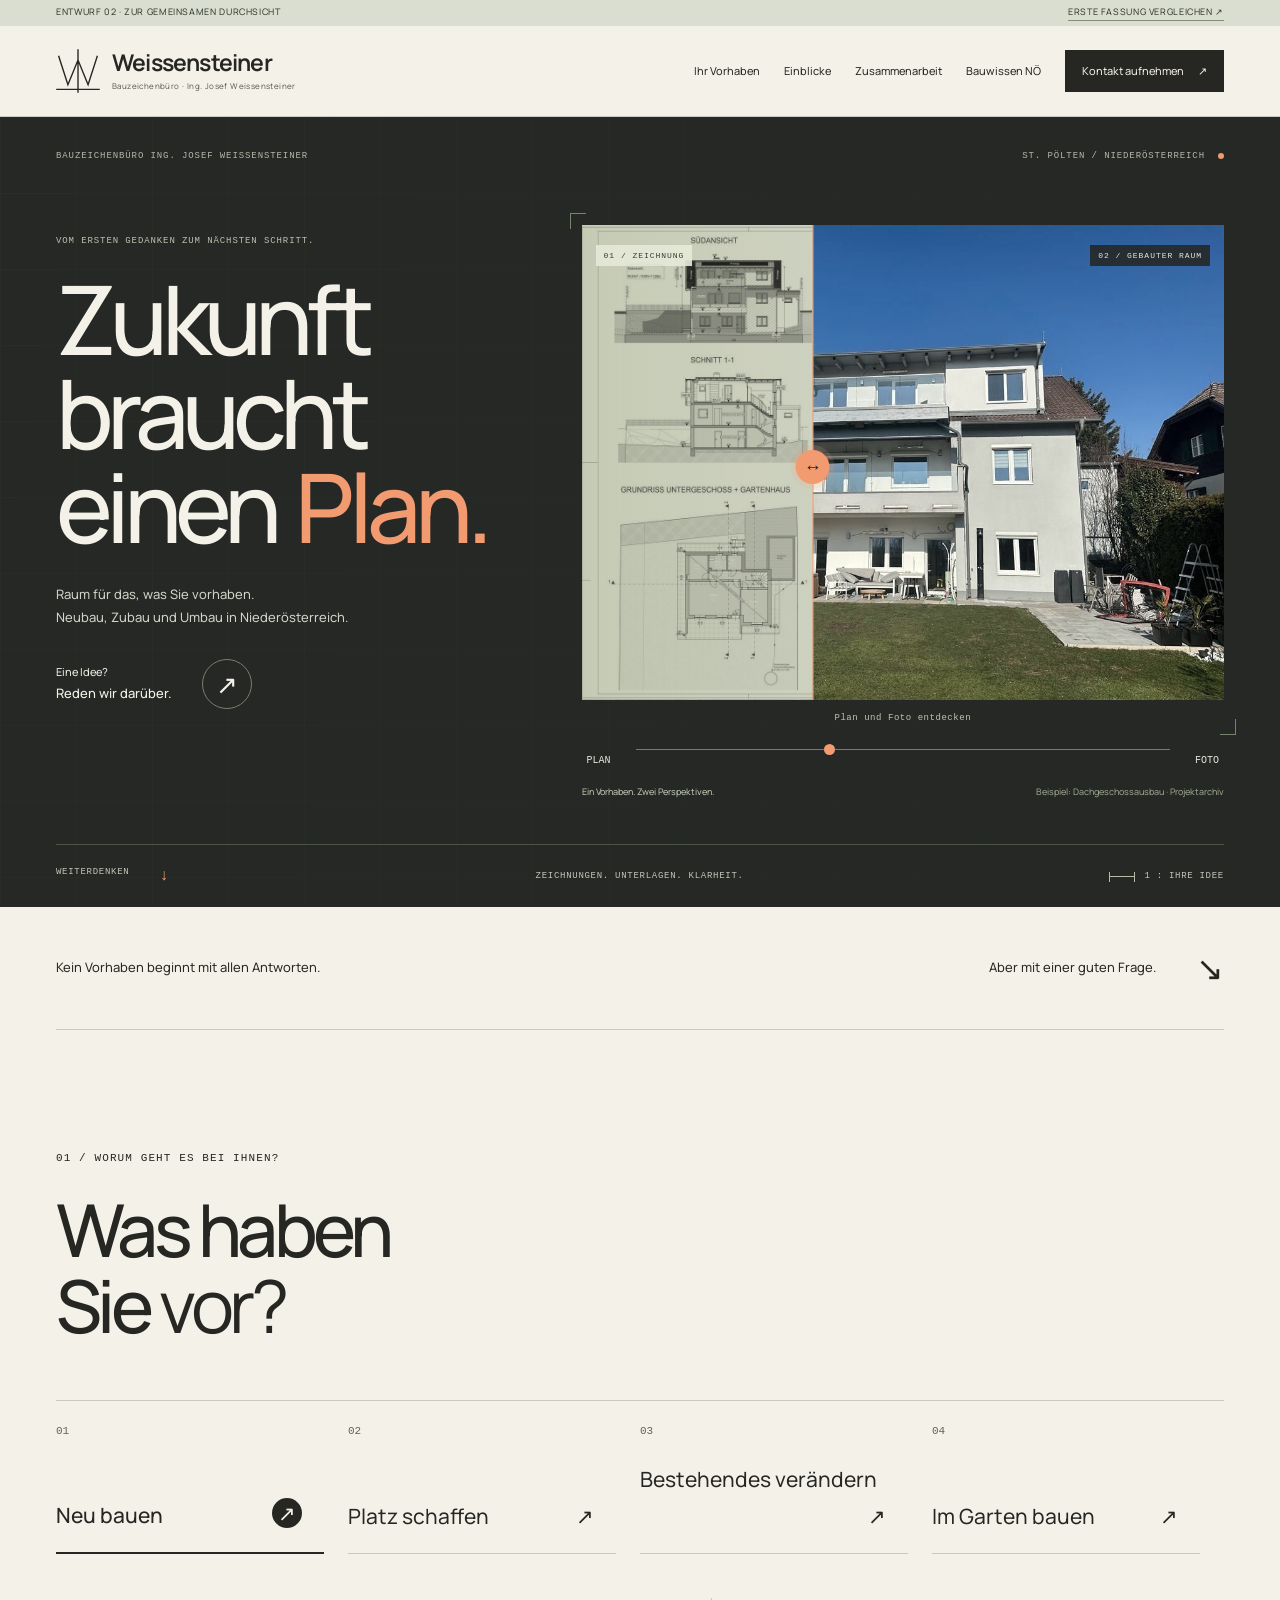
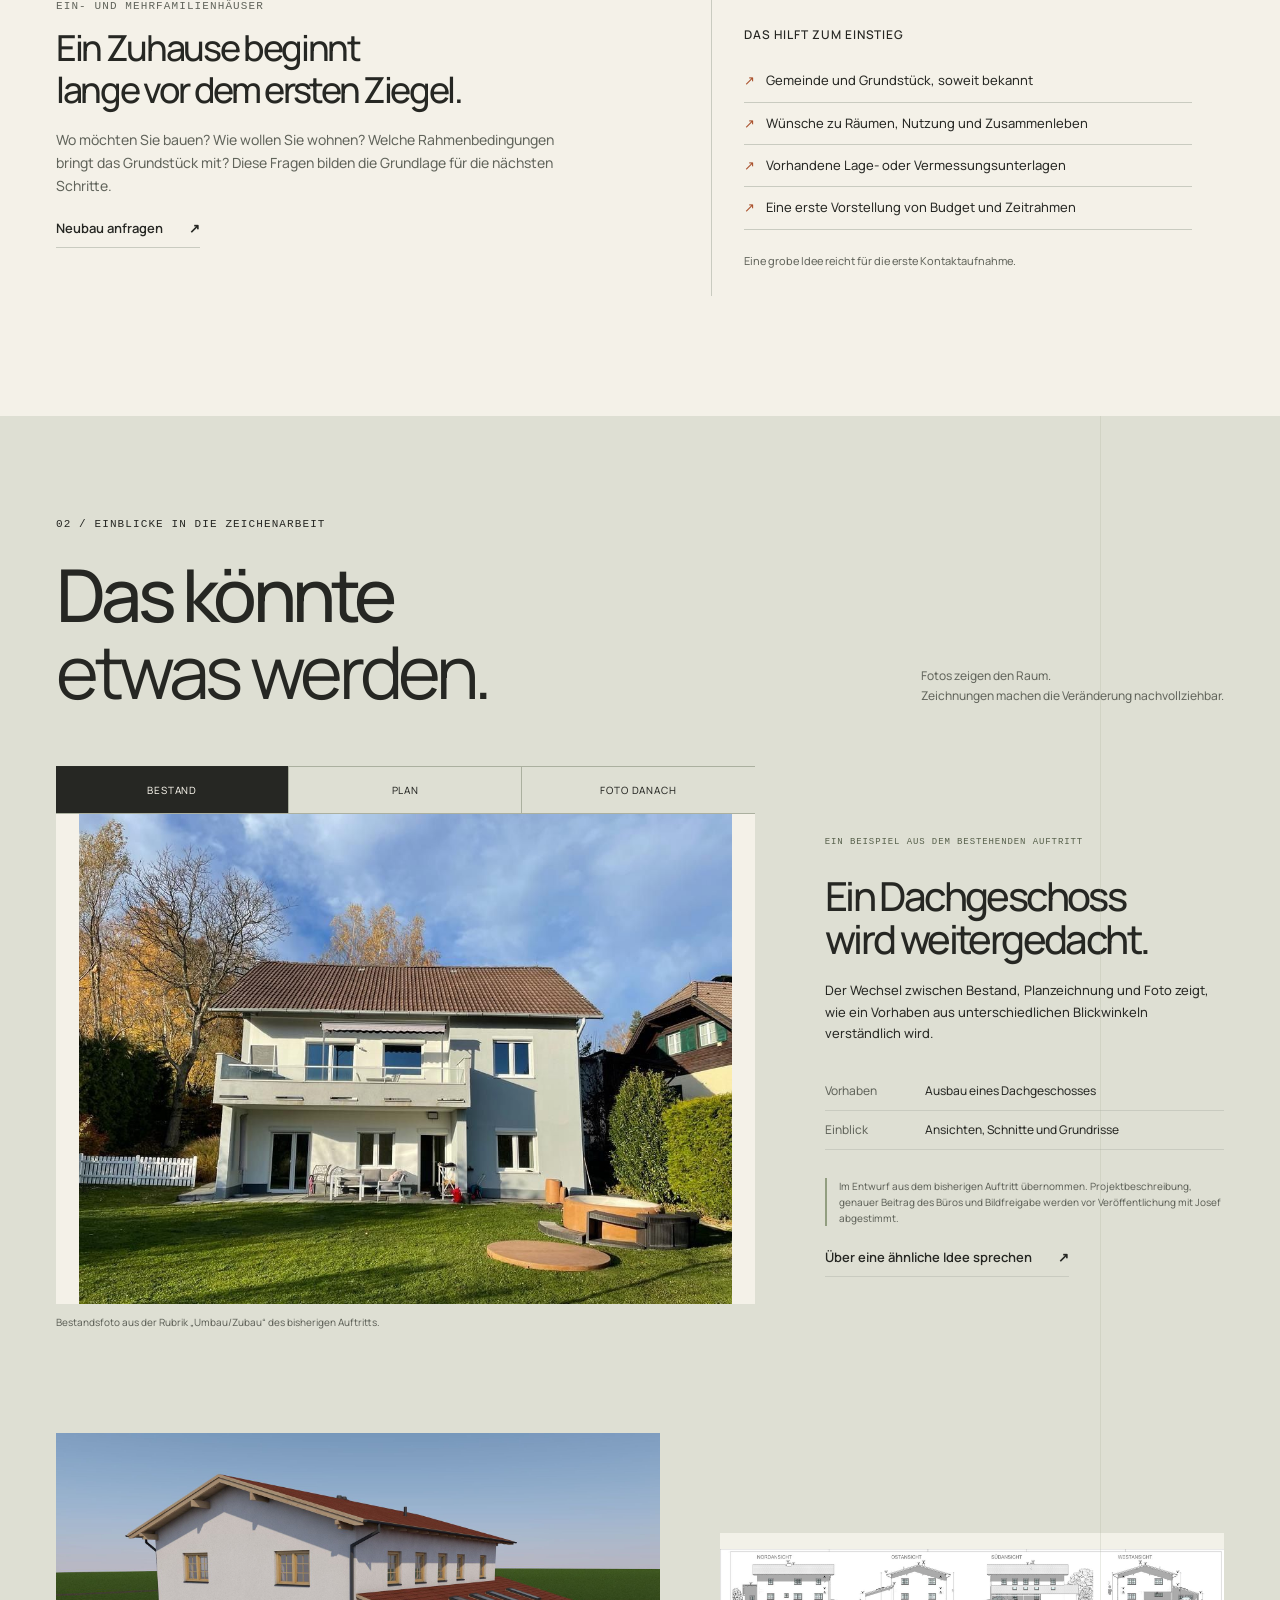
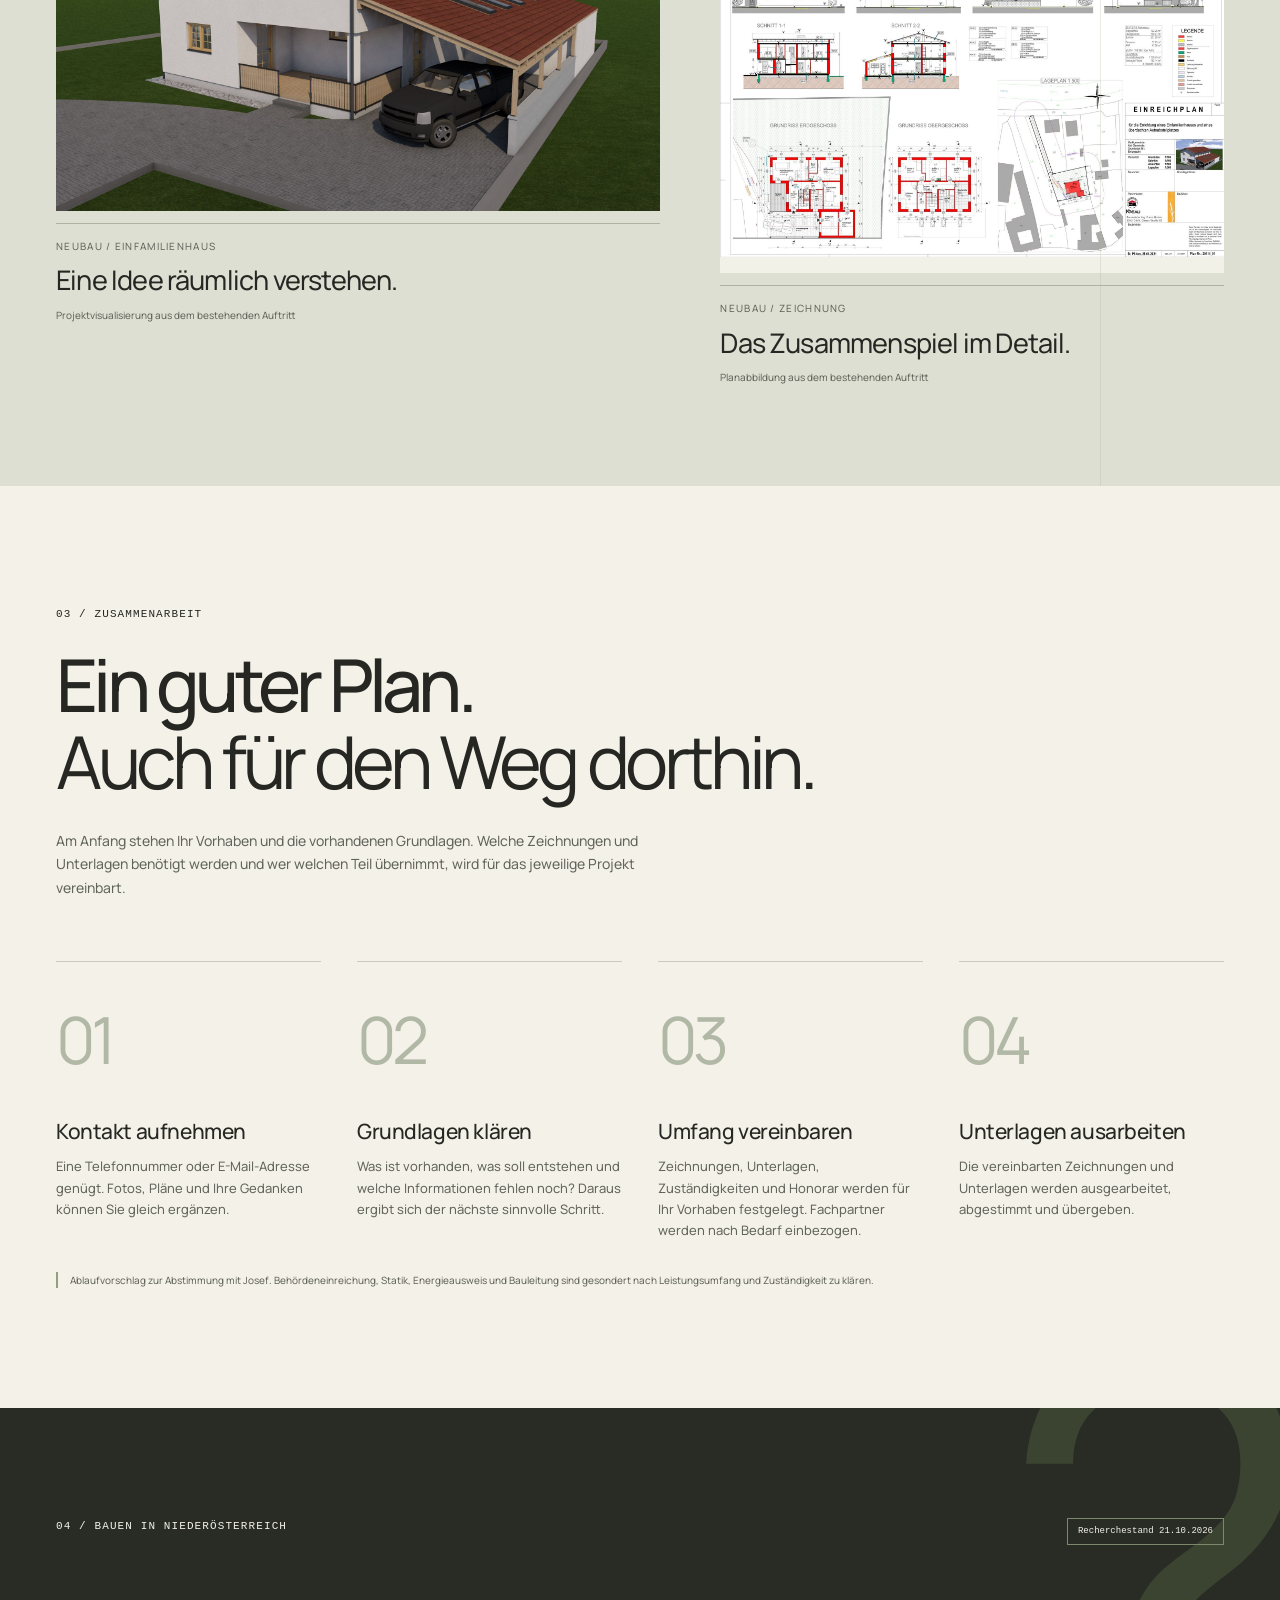
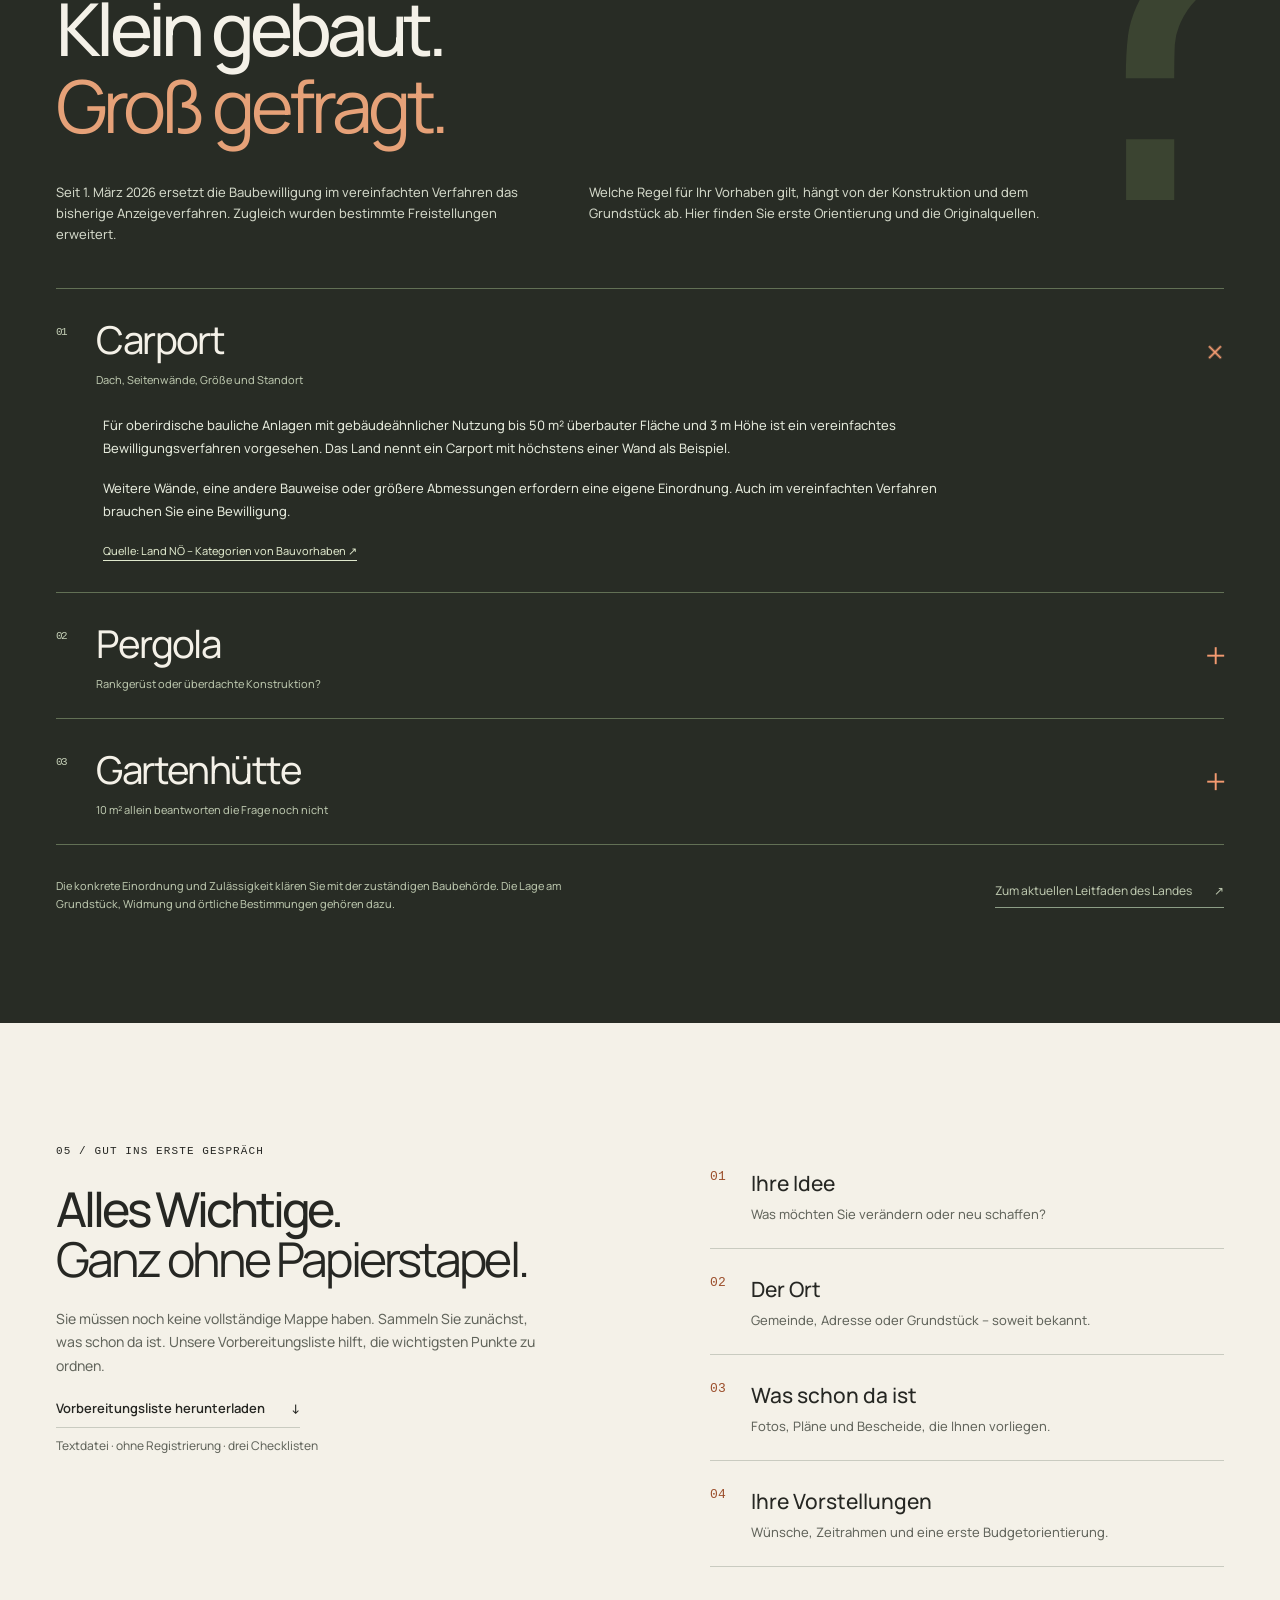
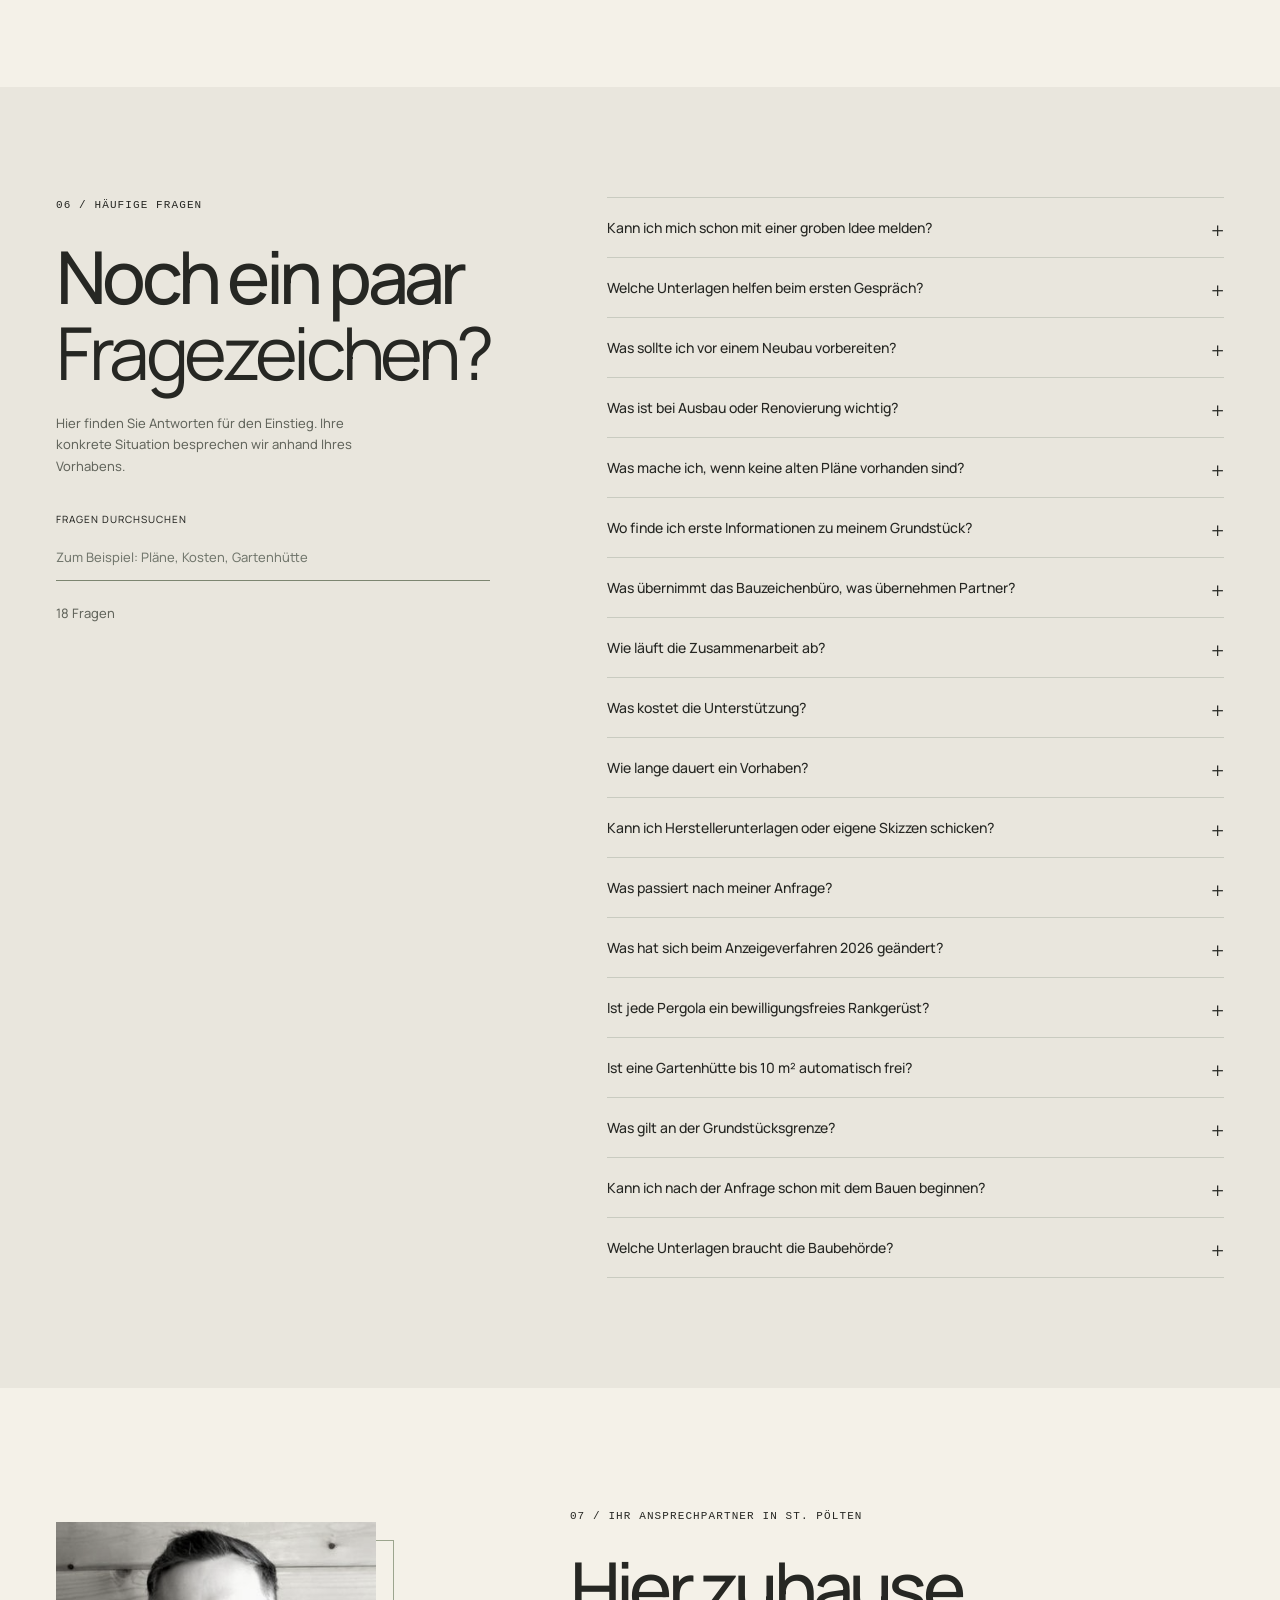
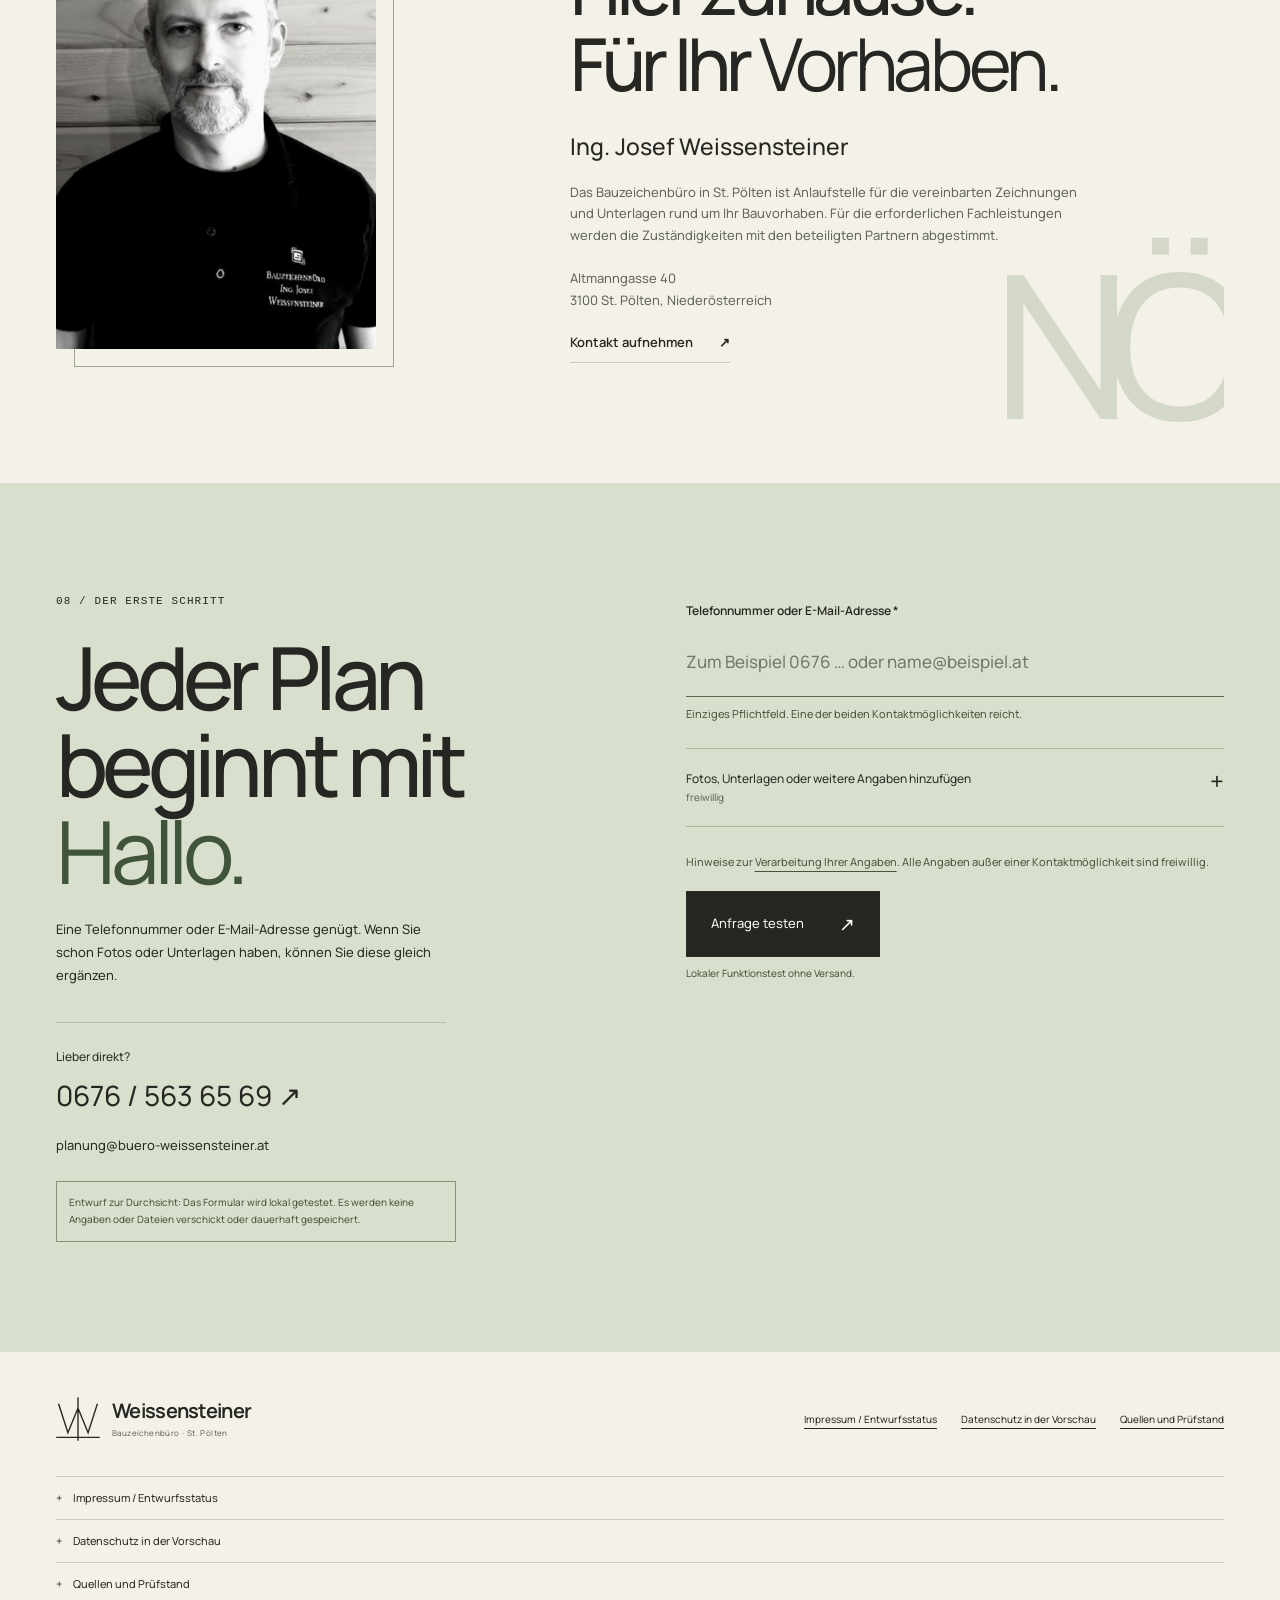
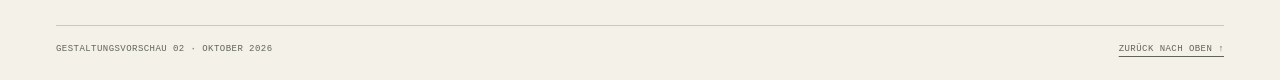
==== commit 9f096772: "Polish comparison controls and preview privacy links" ====
--- a/index.html
+++ b/index.html
@@ -110,7 +110,7 @@
         <button class="button" id="submit-button" type="submit" disabled>Anfrage testen <span aria-hidden="true">↗</span></button><p id="form-demo" class="small">Lokaler Funktionstest ohne Versand.</p><noscript><p>Für den lokalen Formulartest aktivieren Sie bitte JavaScript. Ihre Angaben werden sonst nicht verarbeitet.</p></noscript><div id="form-result" class="form-result" tabindex="-1" aria-live="polite" hidden></div>
       </form></div></section>
   </main>
-  <footer class="footer wrap"><div class="footer-top"><a class="brand" href="#start"><span class="brand-mark" aria-hidden="true"><svg viewBox="0 0 48 48"><path d="M3 8 13 39 24 12 35 39 45 8 M1 44H47 M24 1V47"></path></svg></span><span><strong>Weissensteiner</strong><small>Bauzeichenbüro · St. Pölten</small></span></a><div><a href="#rechtliches">Impressum / Entwurfsstatus</a><a href="#datenschutz">Datenschutz in der Vorschau</a><a href="#quellen">Quellen und Prüfstand</a></div></div><details id="rechtliches"><summary>Impressum / Entwurfsstatus</summary><p>Unverbindliche Gestaltungsvorschau für Bauzeichenbüro Ing. Josef Weissensteiner, Altmanngasse 40, 3100 St. Pölten. Die Angaben stammen aus dem bestehenden Auftritt und den Projektunterlagen. Vollständiger Firmenwortlaut, Pflichtangaben, Zuständigkeiten und Bildfreigaben werden vor einer Veröffentlichung ergänzt und bestätigt. Dieser Entwurf ist nicht die veröffentlichte Geschäftswebseite.</p></details><details id="datenschutz"><summary>Datenschutz in der Vorschau</summary><p>Diese Vorschau lädt Bilder, Schriften und Programme vom selben Webserver. Beim Onlineaufruf entstehen technisch erforderliche Verbindungsdaten beim Hostinganbieter GitHub Pages; dessen Datenschutzhinweise sind auf github.com/site/privacy abrufbar. Er nutzt keine Analyse- oder Marketingdienste. Angaben und ausgewählte Dateien im Testformular bleiben im Browser, werden weder hochgeladen noch dauerhaft gespeichert und gehen beim Neuladen verloren. Externe Quellenlinks öffnen erst nach einem Klick die jeweilige Webseite.</p><p>Für den späteren Anfragebetrieb ist planung@buero-weissensteiner.at als Empfänger bestätigt. Dienstleister, geschützte Dateiablage, Zugriffsrechte, Aufbewahrung und Löschung sind noch festzulegen; die passende Datenschutzerklärung wird dazu erstellt.</p></details><details id="quellen"><summary>Quellen und Prüfstand</summary><p>Recherche am 21.10.2026. Rechtsinformationen dienen der ersten Orientierung; fachlicher Abgleich vor Veröffentlichung. Bilder und Zeichnungen stammen aus dem öffentlich bestehenden Auftritt; genaue Projektbeiträge und erneute Bildverwendung werden mit Josef abgestimmt.</p><ul><li><a href="https://www.noe.gv.at/noe/Bauen-Neubau/Bauordnung_2014.html" target="_blank" rel="noopener noreferrer">Land NÖ – Bauordnung und Verfahrenskategorien</a></li><li><a href="https://www.ris.bka.gv.at/NormDokument.wxe?Abfrage=LrNO&amp;Gesetzesnummer=20001079&amp;Paragraf=15&amp;ShowPrintPreview=True" target="_blank" rel="noopener noreferrer">§ 15 NÖ BO – vereinfachtes Bewilligungsverfahren</a></li><li><a href="https://www.ris.bka.gv.at/NormDokument.wxe?Abfrage=LrNO&amp;Gesetzesnummer=20001079&amp;Paragraf=17&amp;ShowPrintPreview=True" target="_blank" rel="noopener noreferrer">§ 17 NÖ BO – freie Vorhaben</a></li><li><a href="https://www.noe.gv.at/noe/Bauen-Neubau/Leitfaden_zum_NOe_Sanierungsvereinfachungsgesetz.html" target="_blank" rel="noopener noreferrer">Land NÖ – Leitfaden zur Novelle 2026</a></li><li><a href="https://www.xn--bro-weissensteiner-m6b.at/" target="_blank" rel="noopener noreferrer">Bestehender Büroauftritt und Projektgalerien</a></li></ul></details><div class="footer-bottom"><span>Gestaltungsvorschau 02 · Oktober 2026</span><a href="#start">Zurück nach oben ↑</a></div></footer>
+  <footer class="footer wrap"><div class="footer-top"><a class="brand" href="#start"><span class="brand-mark" aria-hidden="true"><svg viewBox="0 0 48 48"><path d="M3 8 13 39 24 12 35 39 45 8 M1 44H47 M24 1V47"></path></svg></span><span><strong>Weissensteiner</strong><small>Bauzeichenbüro · St. Pölten</small></span></a><div><a href="#rechtliches">Impressum / Entwurfsstatus</a><a href="#datenschutz">Datenschutz in der Vorschau</a><a href="#quellen">Quellen und Prüfstand</a></div></div><details id="rechtliches"><summary>Impressum / Entwurfsstatus</summary><p>Unverbindliche Gestaltungsvorschau für Bauzeichenbüro Ing. Josef Weissensteiner, Altmanngasse 40, 3100 St. Pölten. Die Angaben stammen aus dem bestehenden Auftritt und den Projektunterlagen. Vollständiger Firmenwortlaut, Pflichtangaben, Zuständigkeiten und Bildfreigaben werden vor einer Veröffentlichung ergänzt und bestätigt. Dieser Entwurf ist nicht die veröffentlichte Geschäftswebseite.</p></details><details id="datenschutz"><summary>Datenschutz in der Vorschau</summary><p>Diese Vorschau lädt Bilder, Schriften und Programme vom selben Webserver. Beim Onlineaufruf entstehen technisch erforderliche Verbindungsdaten beim Hostinganbieter GitHub Pages; dessen Datenschutzhinweise sind auf <a href="https://docs.github.com/site-policy/privacy-policies/github-general-privacy-statement" target="_blank" rel="noopener noreferrer">Datenschutzhinweise von GitHub</a> abrufbar. Er nutzt keine Analyse- oder Marketingdienste. Angaben und ausgewählte Dateien im Testformular bleiben im Browser, werden weder hochgeladen noch dauerhaft gespeichert und gehen beim Neuladen verloren. Externe Quellenlinks öffnen erst nach einem Klick die jeweilige Webseite.</p><p>Für den späteren Anfragebetrieb ist planung@buero-weissensteiner.at als Empfänger bestätigt. Dienstleister, geschützte Dateiablage, Zugriffsrechte, Aufbewahrung und Löschung sind noch festzulegen; die passende Datenschutzerklärung wird dazu erstellt.</p></details><details id="quellen"><summary>Quellen und Prüfstand</summary><p>Recherche am 21.10.2026. Rechtsinformationen dienen der ersten Orientierung; fachlicher Abgleich vor Veröffentlichung. Bilder und Zeichnungen stammen aus dem öffentlich bestehenden Auftritt; genaue Projektbeiträge und erneute Bildverwendung werden mit Josef abgestimmt.</p><ul><li><a href="https://www.noe.gv.at/noe/Bauen-Neubau/Bauordnung_2014.html" target="_blank" rel="noopener noreferrer">Land NÖ – Bauordnung und Verfahrenskategorien</a></li><li><a href="https://www.ris.bka.gv.at/NormDokument.wxe?Abfrage=LrNO&amp;Gesetzesnummer=20001079&amp;Paragraf=15&amp;ShowPrintPreview=True" target="_blank" rel="noopener noreferrer">§ 15 NÖ BO – vereinfachtes Bewilligungsverfahren</a></li><li><a href="https://www.ris.bka.gv.at/NormDokument.wxe?Abfrage=LrNO&amp;Gesetzesnummer=20001079&amp;Paragraf=17&amp;ShowPrintPreview=True" target="_blank" rel="noopener noreferrer">§ 17 NÖ BO – freie Vorhaben</a></li><li><a href="https://www.noe.gv.at/noe/Bauen-Neubau/Leitfaden_zum_NOe_Sanierungsvereinfachungsgesetz.html" target="_blank" rel="noopener noreferrer">Land NÖ – Leitfaden zur Novelle 2026</a></li><li><a href="https://www.xn--bro-weissensteiner-m6b.at/" target="_blank" rel="noopener noreferrer">Bestehender Büroauftritt und Projektgalerien</a></li></ul></details><div class="footer-bottom"><span>Gestaltungsvorschau 02 · Oktober 2026</span><a href="#start">Zurück nach oben ↑</a></div></footer>
 </body>
 </html>
 
--- a/atelier.css
+++ b/atelier.css
@@ -17,3 +17,4 @@
 @media(prefers-reduced-motion:reduce){html{scroll-behavior:auto}.will-reveal{opacity:1;transform:none}*{animation:none!important;transition:none!important}}
 @media print{.atelier-hero,.draft-bar,.header,.drawing-scene{display:none}.will-reveal{opacity:1;transform:none}.law-section:after,.office:after{display:none}}
 .scene-images{cursor:ew-resize;touch-action:pan-y;user-select:none}.scene-images img{-webkit-user-drag:none}.drawing-divider span{box-shadow:0 0 0 5px #f29a7026}
+.hero-editorial h1 em{margin-left:.08em}
